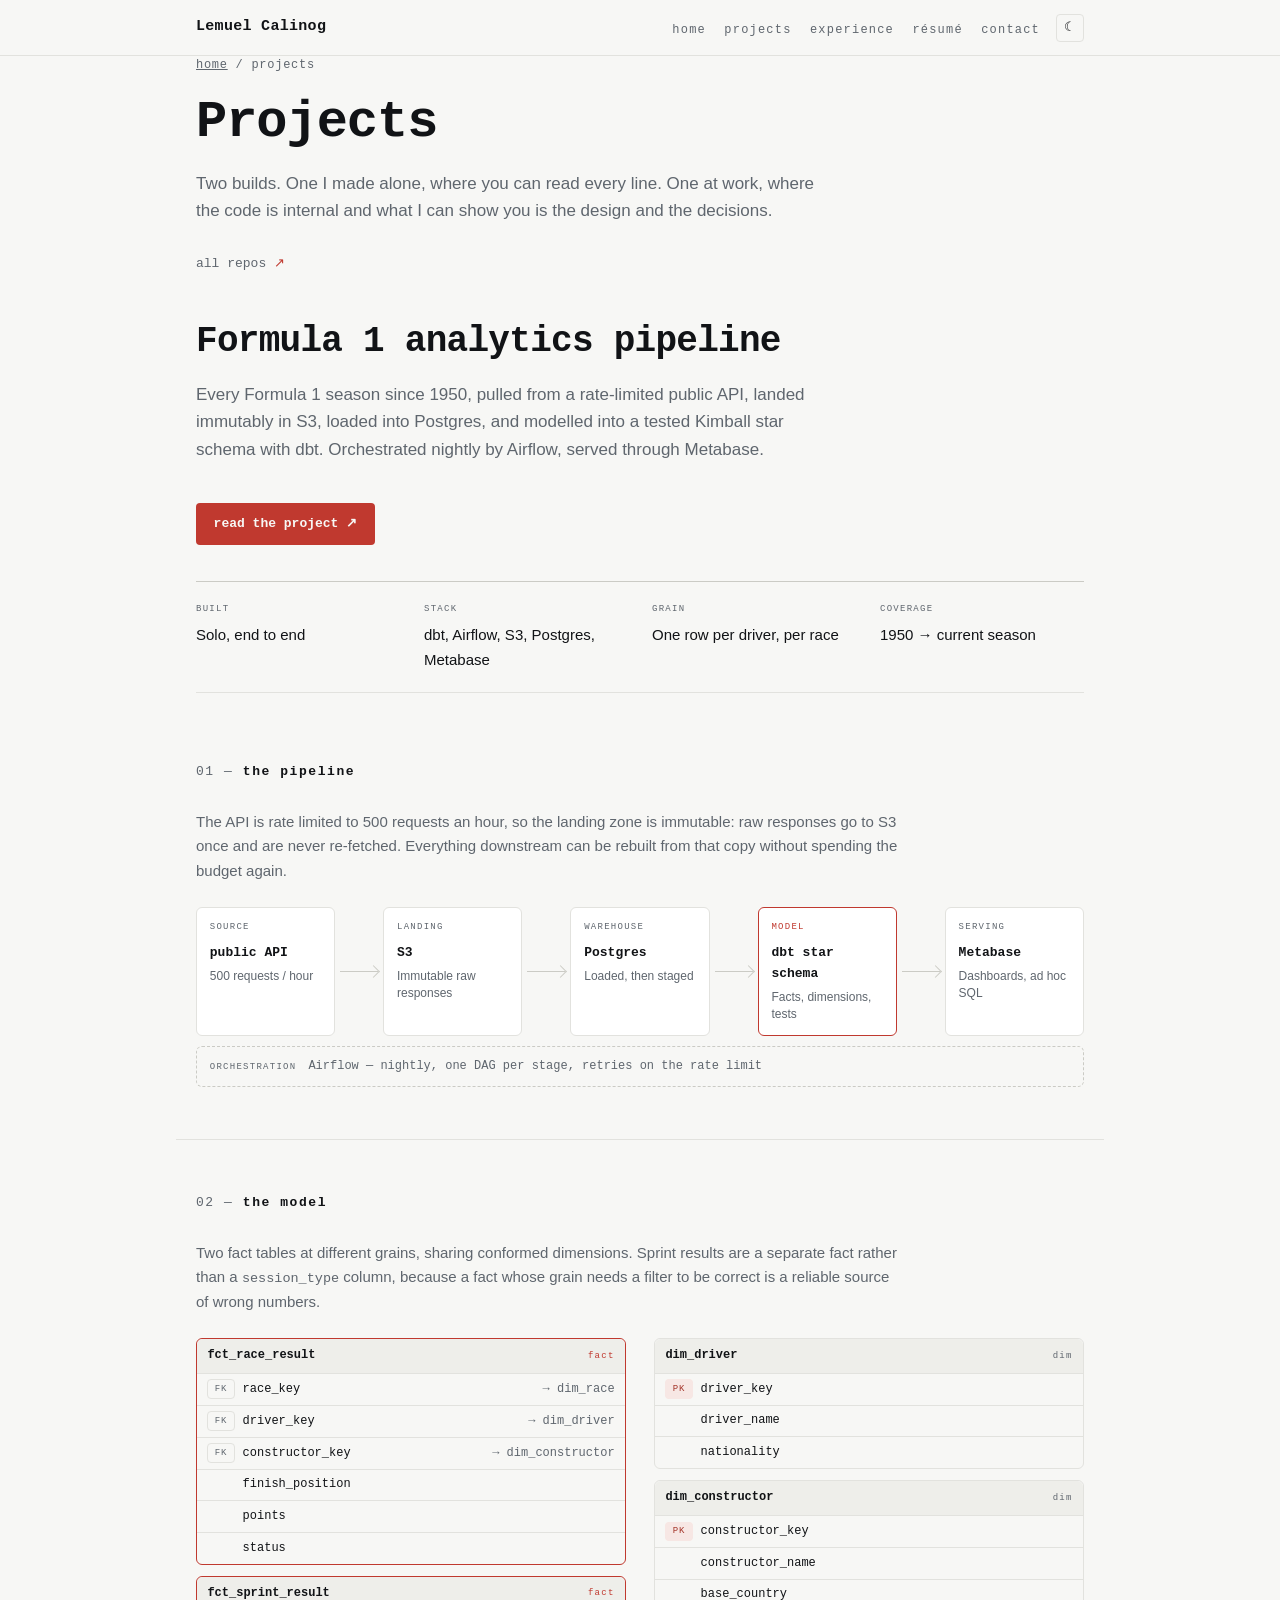
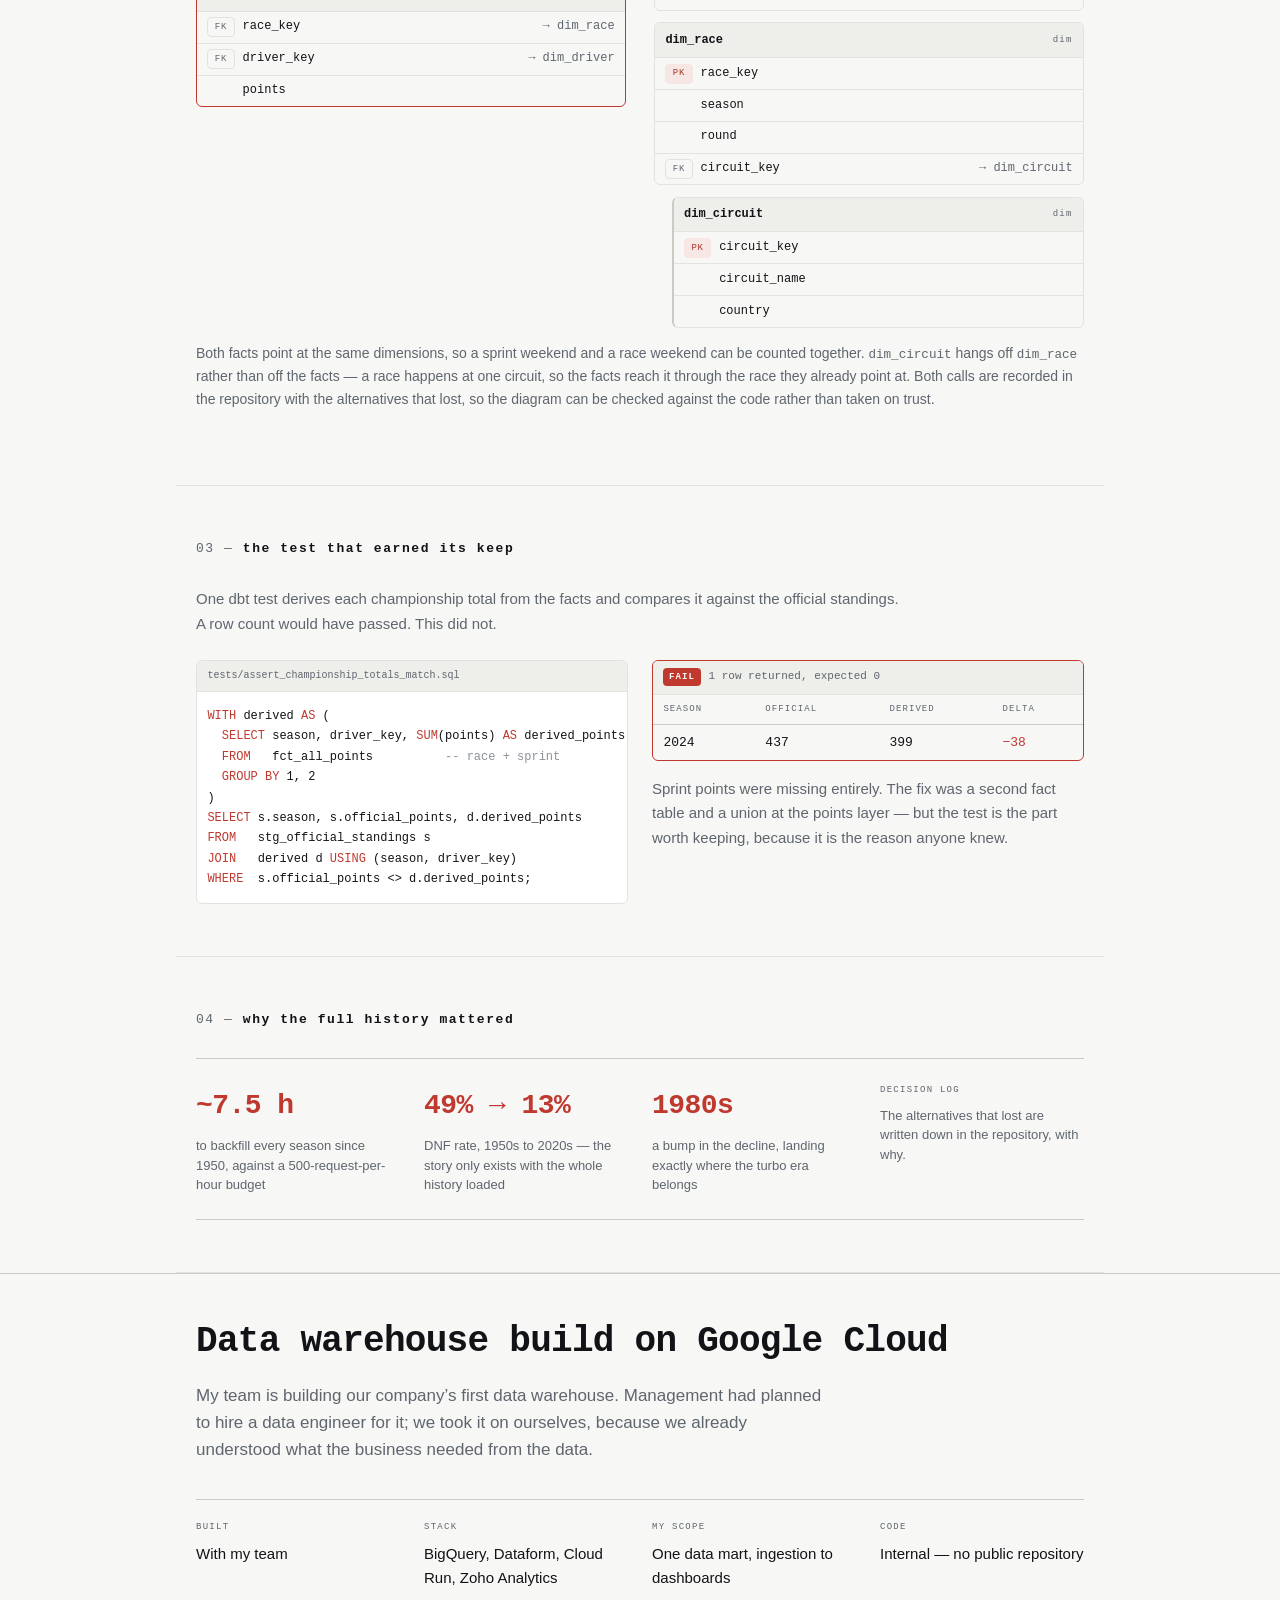
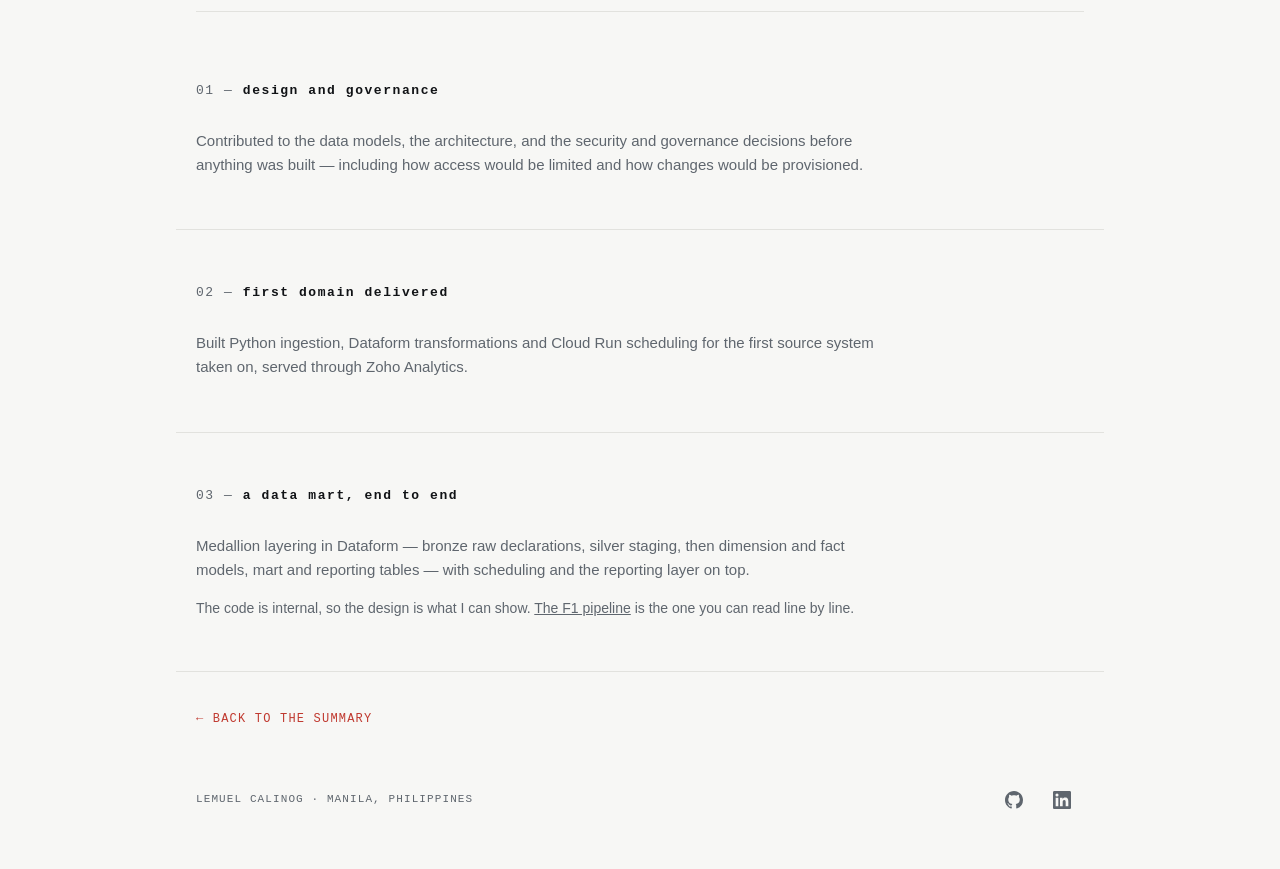
==== projects.html @ 32eaa932 "fix: keep the pipeline connectors clear of the cards The flow was a grid with grid-auto-columns: min" ====
<!DOCTYPE html>
<html lang="en">
<head>
<meta charset="utf-8">
<meta name="viewport" content="width=device-width, initial-scale=1">
<title>Projects — Lemuel Calinog</title>
<meta name="description" content="Two data engineering builds in full: a Formula 1 analytics pipeline modelled into a tested star schema, and a data warehouse on Google Cloud.">

<meta property="og:type" content="website">
<meta property="og:title" content="Projects — Lemuel Calinog">
<meta property="og:description" content="Two data engineering builds in full: a Formula 1 analytics pipeline modelled into a tested star schema, and a data warehouse on Google Cloud.">
<meta property="og:url" content="https://lemybetheone.vercel.app/projects.html">
<!-- og:image must be an absolute URL: LinkedIn will not resolve a relative one.
     If the site moves to a custom domain, this line and og:url must change. -->
<meta property="og:image" content="https://lemybetheone.vercel.app/assets/og.png">
<meta property="og:image:width" content="1200">
<meta property="og:image:height" content="630">
<meta property="og:image:alt" content="Lemuel Calinog — building the layer the business reports from.">
<meta name="twitter:card" content="summary_large_image">
<link rel="icon" href="assets/favicon.svg" type="image/svg+xml">

<script>
(function(){try{var t=localStorage.getItem('theme');if(t){document.documentElement.setAttribute('data-theme',t);}}catch(e){}})();
</script>

<link rel="stylesheet" href="assets/style.css">
</head>
<body>

<a class="skip" href="#main">Skip to content</a>

<header>
  <div class="wrap bar">
    <a class="brand" href="index.html">Lemuel Calinog</a>
    <nav aria-label="Primary">
      <ul>
        <li><a href="index.html">home</a></li>
        <li><a href="projects.html" aria-current="page">projects</a></li>
        <li><a href="index.html#experience">experience</a></li>
        <li><a href="assets/lemuel-calinog-cv.pdf" target="_blank" rel="noopener noreferrer">résumé<span class="sr-only"> (opens in a new tab)</span></a></li>
        <li><a href="index.html#contact">contact</a></li>
      </ul>
    </nav>
    <button id="theme-toggle" type="button" aria-label="Switch colour theme"><span id="theme-icon">☀</span></button>
  </div>
</header>

<main id="main">

  <div class="wrap pagehead">
    <p class="crumb"><a href="index.html">home</a> / projects</p>
    <h1>Projects</h1>
    <p class="deck">Two builds. One I made alone, where you can read every line. One at work, where the code is internal and what I can show you is the design and the decisions.</p>
    <p class="herolinks mono">
      <a href="https://github.com/lemybetheone" target="_blank" rel="noopener noreferrer">all repos<span class="sr-only"> (opens in a new tab)</span></a>
    </p>
  </div>

  <article id="f1" class="caseblock">
    <div class="wrap casehead">
      <h2>Formula 1 analytics pipeline</h2>
      <p class="deck">Every Formula 1 season since 1950, pulled from a rate-limited public API, landed immutably in S3, loaded into Postgres, and modelled into a tested Kimball star schema with dbt. Orchestrated nightly by Airflow, served through Metabase.</p>
      <p><a class="cta" href="https://github.com/lemybetheone/f1-analytics-pipeline" target="_blank" rel="noopener noreferrer">read the project &#8599;<span class="sr-only"> (opens in a new tab)</span></a></p>
      <dl class="meta">
        <div><dt>built</dt><dd>Solo, end to end</dd></div>
        <div><dt>stack</dt><dd>dbt, Airflow, S3, Postgres, Metabase</dd></div>
        <div><dt>grain</dt><dd>One row per driver, per race</dd></div>
        <div><dt>coverage</dt><dd>1950 &rarr; current season</dd></div>
      </dl>
    </div>

  <section class="wrap">
    <div class="shead"><h3>01 — <b>the pipeline</b></h3></div>
    <p class="caseintro">The API is rate limited to 500 requests an hour, so the landing zone is immutable: raw responses go to S3 once and are never re-fetched. Everything downstream can be rebuilt from that copy without spending the budget again.</p>
    <div class="flow">
      <div class="node">
        <p class="nlabel">source</p>
        <p class="nname">public API</p>
        <p class="nsub">500 requests / hour</p>
      </div>
      <span class="arrow" aria-hidden="true"></span>
      <div class="node">
        <p class="nlabel">landing</p>
        <p class="nname">S3</p>
        <p class="nsub">Immutable raw responses</p>
      </div>
      <span class="arrow" aria-hidden="true"></span>
      <div class="node">
        <p class="nlabel">warehouse</p>
        <p class="nname">Postgres</p>
        <p class="nsub">Loaded, then staged</p>
      </div>
      <span class="arrow" aria-hidden="true"></span>
      <div class="node node--model">
        <p class="nlabel">model</p>
        <p class="nname">dbt star schema</p>
        <p class="nsub">Facts, dimensions, tests</p>
      </div>
      <span class="arrow" aria-hidden="true"></span>
      <div class="node">
        <p class="nlabel">serving</p>
        <p class="nname">Metabase</p>
        <p class="nsub">Dashboards, ad hoc SQL</p>
      </div>
    </div>
    <p class="orch"><b>orchestration</b> Airflow &mdash; nightly, one DAG per stage, retries on the rate limit</p>
  </section>

  <section class="wrap">
    <div class="shead"><h3>02 — <b>the model</b></h3></div>
    <p class="caseintro">Two fact tables at different grains, sharing conformed dimensions. Sprint results are a separate fact rather than a <code>session_type</code> column, because a fact whose grain needs a filter to be correct is a reliable source of wrong numbers.</p>
      <figure class="fig">
        <div class="erd">
          <div class="erdcol">
        <div class="ent ent--fact">
          <div class="entname">fct_race_result <span class="kind">fact</span></div>
          <ul>
            <li><span class="key">FK</span>race_key <span class="ref">&rarr; dim_race</span></li>
            <li><span class="key">FK</span>driver_key <span class="ref">&rarr; dim_driver</span></li>
            <li><span class="key">FK</span>constructor_key <span class="ref">&rarr; dim_constructor</span></li>
            <li><span class="key key--none"></span>finish_position</li>
            <li><span class="key key--none"></span>points</li>
            <li><span class="key key--none"></span>status</li>
          </ul>
        </div>
        <div class="ent ent--fact">
          <div class="entname">fct_sprint_result <span class="kind">fact</span></div>
          <ul>
            <li><span class="key">FK</span>race_key <span class="ref">&rarr; dim_race</span></li>
            <li><span class="key">FK</span>driver_key <span class="ref">&rarr; dim_driver</span></li>
            <li><span class="key key--none"></span>points</li>
          </ul>
        </div>
          </div>
          <div class="erdcol">
        <div class="ent">
          <div class="entname">dim_driver <span class="kind">dim</span></div>
          <ul>
            <li><span class="key key--pk">PK</span>driver_key</li>
            <li><span class="key key--none"></span>driver_name</li>
            <li><span class="key key--none"></span>nationality</li>
          </ul>
        </div>
        <div class="ent">
          <div class="entname">dim_constructor <span class="kind">dim</span></div>
          <ul>
            <li><span class="key key--pk">PK</span>constructor_key</li>
            <li><span class="key key--none"></span>constructor_name</li>
            <li><span class="key key--none"></span>base_country</li>
          </ul>
        </div>
        <div class="ent">
          <div class="entname">dim_race <span class="kind">dim</span></div>
          <ul>
            <li><span class="key key--pk">PK</span>race_key</li>
            <li><span class="key key--none"></span>season</li>
            <li><span class="key key--none"></span>round</li>
            <li><span class="key">FK</span>circuit_key <span class="ref">&rarr; dim_circuit</span></li>
          </ul>
        </div>
        <div class="ent ent--sub">
          <div class="entname">dim_circuit <span class="kind">dim</span></div>
          <ul>
            <li><span class="key key--pk">PK</span>circuit_key</li>
            <li><span class="key key--none"></span>circuit_name</li>
            <li><span class="key key--none"></span>country</li>
          </ul>
        </div>
          </div>
        </div>
        <p class="fignote">Both facts point at the same dimensions, so a sprint weekend and a race weekend can be counted together. <code>dim_circuit</code> hangs off <code>dim_race</code> rather than off the facts &mdash; a race happens at one circuit, so the facts reach it through the race they already point at. Both calls are recorded in the repository with the alternatives that lost, so the diagram can be checked against the code rather than taken on trust.</p>
      </figure>
  </section>

  <section class="wrap">
    <div class="shead"><h3>03 — <b>the test that earned its keep</b></h3></div>
    <p class="caseintro">One dbt test derives each championship total from the facts and compares it against the official standings. A row count would have passed. This did not.</p>
    <div class="testgrid">
      <div class="code">
        <div class="codebar">tests/assert_championship_totals_match.sql</div>
        <pre><code><span class="kw">WITH</span> derived <span class="kw">AS</span> (
  <span class="kw">SELECT</span> season, driver_key, <span class="kw">SUM</span>(points) <span class="kw">AS</span> derived_points
  <span class="kw">FROM</span>   fct_all_points          <span class="cm">-- race + sprint</span>
  <span class="kw">GROUP BY</span> 1, 2
)
<span class="kw">SELECT</span> s.season, s.official_points, d.derived_points
<span class="kw">FROM</span>   stg_official_standings s
<span class="kw">JOIN</span>   derived d <span class="kw">USING</span> (season, driver_key)
<span class="kw">WHERE</span>  s.official_points &lt;&gt; d.derived_points;</code></pre>
      </div>
      <div>
        <div class="test">
          <div class="testbar"><span class="fail">FAIL</span> 1 row returned, expected 0</div>
          <table class="res">
            <thead>
              <tr><th scope="col">season</th><th scope="col">official</th><th scope="col">derived</th><th scope="col">delta</th></tr>
            </thead>
            <tbody>
              <tr><td>2024</td><td>437</td><td>399</td><td class="delta">&minus;38</td></tr>
            </tbody>
          </table>
        </div>
        <p class="testnote">Sprint points were missing entirely. The fix was a second fact table and a union at the points layer &mdash; but the test is the part worth keeping, because it is the reason anyone knew.</p>
      </div>
    </div>
  </section>

  <section class="wrap">
    <div class="shead"><h3>04 — <b>why the full history mattered</b></h3></div>
    <div class="metrics">
      <div class="metric"><b>~7.5 h</b><span class="mtext">to backfill every season since 1950, against a 500-request-per-hour budget</span></div>
      <div class="metric"><b>49% &rarr; 13%</b><span class="mtext">DNF rate, 1950s to 2020s &mdash; the story only exists with the whole history loaded</span></div>
      <div class="metric"><b>1980s</b><span class="mtext">a bump in the decline, landing exactly where the turbo era belongs</span></div>
      <div class="metric"><span class="mlabel">decision log</span><span class="mtext">The alternatives that lost are written down in the repository, with why.</span></div>
    </div>
  </section>
  </article>

  <article id="warehouse" class="caseblock">
    <div class="wrap casehead">
      <h2>Data warehouse build on Google Cloud</h2>
      <p class="deck">My team is building our company&rsquo;s first data warehouse. Management had planned to hire a data engineer for it; we took it on ourselves, because we already understood what the business needed from the data.</p>
      <dl class="meta">
        <div><dt>built</dt><dd>With my team</dd></div>
        <div><dt>stack</dt><dd>BigQuery, Dataform, Cloud Run, Zoho Analytics</dd></div>
        <div><dt>my scope</dt><dd>One data mart, ingestion to dashboards</dd></div>
        <div><dt>code</dt><dd>Internal &mdash; no public repository</dd></div>
      </dl>
    </div>

  <section class="wrap">
    <div class="shead"><h3>01 — <b>design and governance</b></h3></div>
    <p class="caseintro">Contributed to the data models, the architecture, and the security and governance decisions before anything was built &mdash; including how access would be limited and how changes would be provisioned.</p>
  </section>

  <section class="wrap">
    <div class="shead"><h3>02 — <b>first domain delivered</b></h3></div>
    <p class="caseintro">Built Python ingestion, Dataform transformations and Cloud Run scheduling for the first source system taken on, served through Zoho Analytics.</p>
  </section>

  <section class="wrap">
    <div class="shead"><h3>03 — <b>a data mart, end to end</b></h3></div>
    <p class="caseintro">Medallion layering in Dataform &mdash; bronze raw declarations, silver staging, then dimension and fact models, mart and reporting tables &mdash; with scheduling and the reporting layer on top.</p>
    <p class="fignote">The code is internal, so the design is what I can show. <a href="#f1">The F1 pipeline</a> is the one you can read line by line.</p>
  </section>
  </article>

  <div class="wrap backrow">
    <a class="go" href="index.html#projects">&larr; back to the summary</a>
  </div>

</main>

<footer class="wrap">
  <span>Lemuel Calinog · Manila, Philippines</span>
  <div class="social">
    <a href="https://github.com/lemybetheone" target="_blank" rel="noopener noreferrer">
      <svg width="18" height="18" viewBox="0 0 16 16" fill="currentColor" aria-hidden="true"><path d="M8 0C3.58 0 0 3.58 0 8c0 3.54 2.29 6.53 5.47 7.59.4.07.55-.17.55-.38 0-.19-.01-.82-.01-1.49-2.01.37-2.53-.49-2.69-.94-.09-.23-.48-.94-.82-1.13-.28-.15-.68-.52-.01-.53.63-.01 1.08.58 1.23.82.72 1.21 1.87.87 2.33.66.07-.52.28-.87.51-1.07-1.78-.2-3.64-.89-3.64-3.95 0-.87.31-1.59.82-2.15-.08-.2-.36-1.02.08-2.12 0 0 .67-.21 2.2.82.64-.18 1.32-.27 2-.27s1.36.09 2 .27c1.53-1.04 2.2-.82 2.2-.82.44 1.1.16 1.92.08 2.12.51.56.82 1.27.82 2.15 0 3.07-1.87 3.75-3.65 3.95.29.25.54.73.54 1.48 0 1.07-.01 1.93-.01 2.2 0 .21.15.46.55.38A8.01 8.01 0 0 0 16 8c0-4.42-3.58-8-8-8Z"/></svg>
      <span class="sr-only">GitHub (opens in a new tab)</span>
    </a>
    <a href="https://www.linkedin.com/in/lemuelcalinog/" target="_blank" rel="noopener noreferrer">
      <svg width="18" height="18" viewBox="0 0 24 24" fill="currentColor" aria-hidden="true"><path d="M20.447 20.452h-3.554v-5.569c0-1.328-.027-3.037-1.852-3.037-1.853 0-2.136 1.445-2.136 2.939v5.667H9.351V9h3.414v1.561h.046c.477-.9 1.637-1.85 3.37-1.85 3.601 0 4.267 2.37 4.267 5.455v6.286ZM5.337 7.433a2.062 2.062 0 0 1-2.063-2.065 2.064 2.064 0 1 1 2.063 2.065Zm1.782 13.019H3.555V9h3.564v11.452ZM22.225 0H1.771C.792 0 0 .774 0 1.729v20.542C0 23.227.792 24 1.771 24h20.451C23.2 24 24 23.227 24 22.271V1.729C24 .774 23.2 0 22.222 0h.003Z"/></svg>
      <span class="sr-only">LinkedIn (opens in a new tab)</span>
    </a>
  </div>
</footer>

<script src="assets/site.js" defer></script>
</body>
</html>
---- assets/style.css ----
/* dark is the default here; light is the alternate */
  :root{
    --bg:#0b0c0e; --raised:#121418; --ink:#f2f3f5; --muted:#8a9099;
    --rule:#23262b; --accent:#e8564a; --dot:rgba(255,255,255,.07);
    --chip:#15181c; --rule-strong:#2e3239;
    --key:#f09a91; --key-bg:#241512;
    /* one radius scale for the whole page */
    --r-sm:4px; --r-md:6px; --r-lg:9px;
  }
  @media (prefers-color-scheme:light){
    :root:not([data-theme="dark"]){
      --bg:#f7f7f5; --raised:#ffffff; --ink:#111316; --muted:#5f666e;
      --rule:#e2e2de; --accent:#c0392f; --dot:rgba(0,0,0,.07); --chip:#eeeeea;
      --rule-strong:#cbcbc5; --key:#a33227; --key-bg:#f7e7e4;
    }
  }
  :root[data-theme="light"]{
    --bg:#f7f7f5; --raised:#ffffff; --ink:#111316; --muted:#5f666e;
    --rule:#e2e2de; --accent:#c0392f; --dot:rgba(0,0,0,.07); --chip:#eeeeea;
    --rule-strong:#cbcbc5; --key:#a33227; --key-bg:#f7e7e4;
  }

  *{box-sizing:border-box}
  html{-webkit-text-size-adjust:100%;scroll-behavior:smooth}
  @media (prefers-reduced-motion:reduce){html{scroll-behavior:auto}}
  body{
    margin:0;background:var(--bg);color:var(--ink);
    font:400 1rem/1.62 -apple-system,BlinkMacSystemFont,"Segoe UI",Roboto,Helvetica,Arial,sans-serif;
  }
  .wrap{max-width:58rem;margin:0 auto;padding-left:1.25rem;padding-right:1.25rem}
  a{color:inherit}
  a:focus-visible,button:focus-visible{outline:2px solid var(--accent);outline-offset:3px}
  .mono{font-family:ui-monospace,SFMono-Regular,Menlo,Consolas,"Courier New",monospace}
  code{font-family:ui-monospace,SFMono-Regular,Menlo,Consolas,monospace;font-size:.9em}

  .sr-only{
    position:absolute;width:1px;height:1px;padding:0;margin:-1px;
    overflow:hidden;clip-path:inset(50%);white-space:nowrap;border:0;
  }
  /* Theme crossfade.
     The transition is applied only while .theme-anim is on <html>, added on
     toggle and removed once it finishes. Transitioning colours permanently
     would make the first paint fade in and slow ordinary hovers. */
  .theme-anim, .theme-anim *{
    transition:background-color .28s ease, color .28s ease,
               border-color .28s ease, fill .28s ease !important;
  }
  #theme-icon{display:inline-block;line-height:1}
  #theme-icon.swap{animation:icon-swap .34s ease}
  @keyframes icon-swap{
    from{transform:rotate(-140deg) scale(.6);opacity:0}
    to{transform:rotate(0) scale(1);opacity:1}
  }
  @media (prefers-reduced-motion:reduce){
    .theme-anim, .theme-anim *{transition:none !important}
    #theme-icon.swap{animation:none}
  }

  .skip{position:absolute;left:-9999px}
  .skip:focus{left:1rem;top:1rem;z-index:20;background:var(--raised);padding:.6rem 1rem;border:1px solid var(--rule)}

  /* ---------- header ---------- */
  header{position:sticky;top:0;z-index:10;background:var(--bg);border-bottom:1px solid var(--rule)}
  .bar{display:flex;align-items:center;gap:1rem;padding-top:.85rem;padding-bottom:.85rem;flex-wrap:wrap}
  .brand{
    font-family:ui-monospace,SFMono-Regular,Menlo,Consolas,monospace;
    font-size:.9375rem;font-weight:700;letter-spacing:.02em;text-decoration:none;margin-right:auto;
  }
  nav ul{display:flex;gap:1.15rem;list-style:none;margin:0;padding:0;flex-wrap:wrap}
  nav a{
    font-family:ui-monospace,SFMono-Regular,Menlo,Consolas,monospace;
    font-size:.75rem;letter-spacing:.1em;text-transform:lowercase;
    color:var(--muted);text-decoration:none;
  }
  nav a:hover{color:var(--ink)}
  #theme-toggle{
    border:1px solid var(--rule);background:transparent;color:var(--ink);
    width:1.75rem;height:1.75rem;cursor:pointer;font-size:.8rem;line-height:1;
    border-radius:var(--r-sm);
    display:inline-flex;align-items:center;justify-content:center;flex-shrink:0;
  }
  @media (max-width:34rem){
    nav{order:3;width:100%;border-top:1px solid var(--rule);padding-top:.6rem}
    /* tightened so all five links sit on one line at 375px */
    nav ul{gap:.8rem}
    nav a{font-size:.6875rem;letter-spacing:.06em}
  }

  /* ---------- hero ---------- */
  .hero{
    position:relative;padding-top:4rem;padding-bottom:3.5rem;
    background-image:radial-gradient(var(--dot) 1px, transparent 1px);
    background-size:14px 14px;
    border-bottom:1px solid var(--rule);
  }
  .avail{
    display:inline-flex;align-items:center;gap:.5rem;
    font-family:ui-monospace,SFMono-Regular,Menlo,Consolas,monospace;
    font-size:.6875rem;letter-spacing:.14em;text-transform:uppercase;color:var(--muted);
    border:1px solid var(--rule);background:var(--bg);padding:.35rem .7rem;margin:0 0 1.75rem;
    border-radius:var(--r-md);
  }
  .avail::before{content:"";width:.45rem;height:.45rem;border-radius:50%;background:var(--accent)}
  .herogrid{display:grid;gap:2rem;align-items:start}
  @media (min-width:44rem){
    .herogrid{grid-template-columns:1fr 15rem;gap:2.75rem}
    .portrait{order:2}
  }
  /* The portrait is a background image so each theme fetches only its own
     file. An <img> pair would download both, and <picture> cannot see the
     manual data-theme toggle - only the OS preference. */
  .portrait{
    margin:0;max-width:14rem;width:100%;aspect-ratio:560/697;
    border:1px solid var(--rule);border-radius:var(--r-lg);
    background:#edece8 center/cover no-repeat;
    background-image:url(portrait.jpg);
  }
  @media (prefers-color-scheme:light){
    :root:not([data-theme="dark"]) .portrait{background-image:url(portrait-light.jpg)}
  }
  :root[data-theme="light"] .portrait{background-image:url(portrait-light.jpg)}
  :root[data-theme="dark"] .portrait{background-image:url(portrait.jpg)}

  h1{
    font-family:ui-monospace,SFMono-Regular,Menlo,Consolas,monospace;
    margin:0 0 1.25rem;font-size:clamp(2rem,8vw,3.25rem);font-weight:700;
    line-height:1.05;letter-spacing:-.02em;
  }
  .hero p{margin:0 0 1.1rem;max-width:34rem;color:var(--muted)}
  .hero p strong{color:var(--ink);font-weight:600}
  .herolinks{
    font-family:ui-monospace,SFMono-Regular,Menlo,Consolas,monospace;
    font-size:.8125rem;margin:1.75rem 0 0;display:flex;flex-wrap:wrap;gap:1.25rem;
  }
  .herolinks a{text-decoration:none;color:var(--muted)}
  .herolinks a:hover{color:var(--accent)}
  .herolinks a::after{content:" \2197";color:var(--accent)}

  /* ---------- stat strip ---------- */
  .stats{display:grid;grid-template-columns:repeat(3,1fr);border-bottom:1px solid var(--rule)}
  .stat{padding:1.5rem 1rem;border-right:1px solid var(--rule)}
  .stat:last-child{border-right:0}
  .stat b{
    display:block;font-family:ui-monospace,SFMono-Regular,Menlo,Consolas,monospace;
    font-size:clamp(1.25rem,5vw,1.75rem);font-weight:700;line-height:1;margin-bottom:.4rem;
  }
  .stat span{
    font-family:ui-monospace,SFMono-Regular,Menlo,Consolas,monospace;
    font-size:.625rem;letter-spacing:.12em;text-transform:uppercase;color:var(--muted);
  }

  /* ---------- sections ---------- */
  section{padding-top:3.25rem;padding-bottom:3.25rem;border-bottom:1px solid var(--rule)}
  .shead{display:flex;align-items:baseline;justify-content:space-between;gap:1rem;margin:0 0 1.75rem;flex-wrap:wrap}
  .shead h2,.shead h3{
    font-family:ui-monospace,SFMono-Regular,Menlo,Consolas,monospace;
    font-size:.8125rem;font-weight:500;letter-spacing:.12em;text-transform:lowercase;
    color:var(--muted);margin:0;
  }
  .shead h2 b,.shead h3 b{color:var(--ink);font-weight:700}
  .shead a{
    font-family:ui-monospace,SFMono-Regular,Menlo,Consolas,monospace;
    font-size:.6875rem;letter-spacing:.12em;text-transform:uppercase;
    color:var(--muted);text-decoration:none;
  }
  .shead a:hover{color:var(--accent)}

  /* ---------- projects: the result set ---------- */
  .tags{display:flex;flex-wrap:wrap;gap:.4rem;margin:0 0 .9rem}
  .tag{
    font-family:ui-monospace,SFMono-Regular,Menlo,Consolas,monospace;
    font-size:.5625rem;letter-spacing:.11em;text-transform:uppercase;
    border:1px solid var(--rule);color:var(--muted);padding:.22rem .45rem;
    border-radius:var(--r-sm);white-space:nowrap;
  }
  .tag-hot{border-color:var(--accent);color:var(--accent)}
  .sintro{margin:-.75rem 0 1.5rem;max-width:34rem;color:var(--muted);font-size:.9375rem}

  /* the query is a display of what the section is, not a live console:
     there is no server here, so there is no run control and no timing. */
  .qpane{border:1px solid var(--rule);background:var(--raised);border-radius:var(--r-md);overflow:hidden;margin:0 0 1.5rem}
  .qbar{
    display:flex;align-items:center;gap:.5rem;padding:.45rem .75rem;
    border-bottom:1px solid var(--rule);background:var(--chip);
    font-family:ui-monospace,SFMono-Regular,Menlo,Consolas,monospace;font-size:.625rem;letter-spacing:.14em;
    text-transform:uppercase;color:var(--muted);
  }
  .qconn{margin-left:auto;display:inline-flex;align-items:center;gap:.4rem;letter-spacing:.08em;text-transform:none}
  .qconn::before{content:"";width:.4rem;height:.4rem;border-radius:50%;background:var(--accent)}
  .qsql{margin:0;padding:.9rem .75rem;overflow-x:auto}
  .qsql code{font-family:ui-monospace,SFMono-Regular,Menlo,Consolas,monospace;font-size:.8125rem;line-height:1.75;display:block;white-space:pre}
  .kw{color:var(--accent)}
  .str{color:var(--ink)}
  .ln{color:var(--muted);opacity:.6;-webkit-user-select:none;user-select:none}

  .rowhead{display:none}
  @media (min-width:52rem){
    .rowhead{
      display:grid;grid-template-columns:2rem minmax(0,1fr) 13rem 7rem;gap:1rem;
      padding:.5rem 0;border-top:1px solid var(--rule-strong);border-bottom:1px solid var(--rule-strong);
      font-family:ui-monospace,SFMono-Regular,Menlo,Consolas,monospace;font-size:.5625rem;letter-spacing:.14em;
      text-transform:uppercase;color:var(--muted);
    }
  }
  .prow{padding:1.5rem 0;border-bottom:1px solid var(--rule)}
  .prow:last-of-type{border-bottom:0}
  .ptop{display:grid;gap:.85rem}
  @media (min-width:52rem){
    .ptop{grid-template-columns:2rem minmax(0,1fr) 13rem 7rem;gap:1rem;align-items:start}
  }
  .pn{font-family:ui-monospace,SFMono-Regular,Menlo,Consolas,monospace;font-size:.75rem;color:var(--muted);padding-top:.3rem}
  @media (max-width:52rem){ .pn{display:none} }
  .phead h3{margin:0 0 .5rem;font-size:1.25rem;font-weight:650;letter-spacing:-.01em}
  .phead h3 a{text-decoration:none}
  @media (hover:hover){ .phead h3 a:hover{color:var(--accent)} }
  .plede{margin:0;font-size:.9375rem;color:var(--muted)}
  .pstack{margin:0}
  .pctx{margin:0}

  .pcols{display:grid;gap:1.1rem;margin:1.25rem 0 0}
  @media (min-width:52rem){
    .pcols{grid-template-columns:repeat(3,minmax(0,1fr));gap:1.5rem;margin-left:3rem}
    .pcol{padding-left:1rem;border-left:1px solid var(--rule)}
  }
  .pcol-label{
    margin:0 0 .5rem;font-family:ui-monospace,SFMono-Regular,Menlo,Consolas,monospace;font-size:.625rem;
    letter-spacing:.14em;text-transform:uppercase;color:var(--muted);
  }
  .pcol-label--hot{color:var(--accent)}
  /* :not() keeps this off the label, which would otherwise win on specificity */
  .pcol p:not(.pcol-label){margin:0;font-size:.875rem;color:var(--muted);line-height:1.6}
  .pmore{margin:1.1rem 0 0}
  @media (min-width:52rem){ .pmore{margin-left:3rem} }
  .go{
    font-family:ui-monospace,SFMono-Regular,Menlo,Consolas,monospace;font-size:.75rem;letter-spacing:.1em;
    text-transform:uppercase;color:var(--accent);text-decoration:none;
  }
  .pnote{
    margin:1.5rem 0 0;font-family:ui-monospace,SFMono-Regular,Menlo,Consolas,monospace;font-size:.75rem;color:var(--muted);
  }
  .statusline{
    display:flex;align-items:center;gap:.75rem;margin:1.25rem 0 0;padding-top:.9rem;
    border-top:1px solid var(--rule);
    font-family:ui-monospace,SFMono-Regular,Menlo,Consolas,monospace;font-size:.6875rem;color:var(--muted);
  }
  .statusline::before{content:"";width:.4rem;height:.4rem;border-radius:50%;background:var(--accent);flex-shrink:0}

  /* ---------- entity cards: the schema figure and the stack ---------- */
  .fig{margin:1.5rem 0 1.4rem}
  .figcap{
    font-family:ui-monospace,SFMono-Regular,Menlo,Consolas,monospace;
    font-size:.625rem;letter-spacing:.14em;text-transform:uppercase;
    color:var(--muted);margin:0 0 .85rem;
  }
  /* Cards in a grid, not a positioned diagram: the page is fluid to 58rem and
     has to survive a 375px phone, so there are no fixed coordinates to break.
     The snowflake is shown by nesting dim_circuit under dim_race, and the joins
     by naming the table each foreign key points at. */
  .erd{display:grid;gap:.7rem}
  .erdcol{display:grid;gap:.7rem;align-content:start}
  @media (min-width:46rem){
    .erd{grid-template-columns:1fr 1fr;gap:.7rem 1.75rem;align-items:start}
  }
  .ent{border:1px solid var(--rule);background:var(--bg);border-radius:var(--r-md)}
  .ent--fact{border-color:var(--accent)}
  .ent--sub{margin-left:1.1rem;border-left:2px solid var(--rule-strong)}
  .entname{
    display:flex;align-items:center;gap:.5rem;
    padding:.45rem .65rem;border-bottom:1px solid var(--rule);
    background:var(--chip);border-radius:var(--r-md) var(--r-md) 0 0;
    font-family:ui-monospace,SFMono-Regular,Menlo,Consolas,monospace;
    font-size:.75rem;font-weight:650;
  }
  .entname .kind{margin-left:auto;font-weight:400;font-size:.5625rem;letter-spacing:.14em;color:var(--muted)}
  .ent--fact .entname .kind{color:var(--accent)}
  .ent ul{margin:0;padding:0;list-style:none}
  .ent li{
    display:flex;align-items:center;gap:.5rem;
    padding:.35rem .65rem;border-top:1px solid var(--rule);
    font-family:ui-monospace,SFMono-Regular,Menlo,Consolas,monospace;
    font-size:.75rem;color:var(--ink);
  }
  .ent li:first-child{border-top:0}
  .key{
    font-size:.5625rem;letter-spacing:.08em;padding:.1rem .3rem;
    border:1px solid var(--rule);color:var(--muted);border-radius:var(--r-sm);
    flex-shrink:0;width:1.7rem;text-align:center;
  }
  .key--pk{background:var(--key-bg);border-color:transparent;color:var(--key)}
  .key--none{border-color:transparent;background:transparent}
  .ent li .ref{margin-left:auto;color:var(--muted);padding-left:.5rem}
  .fignote{margin:.9rem 0 0;font-size:.875rem;color:var(--muted)}

  .dot{width:.35rem;height:.35rem;border-radius:50%;background:var(--muted);flex-shrink:0}
  .stackgrid{display:grid;gap:.7rem;grid-template-columns:repeat(auto-fit,minmax(9.5rem,1fr));align-items:start}
  .stackgrid .ent li{transition:background-color .16s ease}
  .stackgrid .dot{transition:background-color .16s ease}
  /* hover:hover keeps this off touch screens, where :hover sticks after a tap */
  @media (hover:hover){
    .stackgrid .ent li:hover{background:var(--chip)}
    .stackgrid .ent li:hover .dot{background:var(--ink)}
  }
  @media (prefers-reduced-motion:reduce){
    .stackgrid .ent li,.stackgrid .dot{transition:none}
  }

  .test{border:1px solid var(--accent);background:var(--bg);border-radius:var(--r-md);overflow:hidden}
  .testbar{
    display:flex;align-items:center;gap:.5rem;flex-wrap:wrap;
    padding:.45rem .65rem;border-bottom:1px solid var(--rule);background:var(--chip);
    font-family:ui-monospace,SFMono-Regular,Menlo,Consolas,monospace;
    font-size:.6875rem;color:var(--muted);
  }
  .fail{
    background:var(--accent);color:var(--bg);font-weight:700;
    font-size:.5625rem;letter-spacing:.12em;padding:.12rem .35rem;border-radius:var(--r-sm);
  }
  table.res{border-collapse:collapse;width:100%;font-family:ui-monospace,SFMono-Regular,Menlo,Consolas,monospace}
  table.res th,table.res td{padding:.45rem .65rem;text-align:left}
  table.res th{
    font-size:.5625rem;letter-spacing:.12em;text-transform:uppercase;
    color:var(--muted);font-weight:400;border-bottom:1px solid var(--rule-strong);
  }
  table.res td{font-size:.8125rem;color:var(--ink)}
  table.res .delta{color:var(--accent)}
  @media (max-width:26rem){
    table.res th,table.res td{padding:.4rem .45rem}
    table.res td{font-size:.75rem}
  }

  /* ---------- case study page ---------- */
  .crumb{
    margin:0 0 1.25rem;font-family:ui-monospace,SFMono-Regular,Menlo,Consolas,monospace;font-size:.75rem;color:var(--muted);letter-spacing:.06em;
  }
  .crumb a{color:var(--muted)}
  .casehead{padding-top:3rem;padding-bottom:1rem}
  .caseblock + .caseblock{border-top:1px solid var(--rule-strong)}
  /* the header is sticky, so a project linked to by #id must clear it */
  .caseblock[id]{scroll-margin-top:4.5rem}
  .caseblock h2{
    margin:0;font-family:ui-monospace,SFMono-Regular,Menlo,Consolas,monospace;
    font-size:clamp(1.5rem,5vw,2.25rem);font-weight:700;line-height:1.1;letter-spacing:-.02em;
  }
  .deck{margin:1.25rem 0 0;max-width:40rem;font-size:1.0625rem;line-height:1.6;color:var(--muted)}
  .cta{
    display:inline-block;margin:1.5rem 0 0;padding:.65rem 1.1rem;
    background:var(--accent);color:var(--bg);text-decoration:none;font-weight:650;
    border-radius:var(--r-sm);font-family:ui-monospace,SFMono-Regular,Menlo,Consolas,monospace;font-size:.8125rem;
  }
  .meta{display:grid;gap:1rem;margin:2.25rem 0 0;padding:1.25rem 0;border-top:1px solid var(--rule-strong);border-bottom:1px solid var(--rule)}
  @media (min-width:46rem){ .meta{grid-template-columns:repeat(4,minmax(0,1fr));gap:1.5rem} }
  .meta dt{
    font-family:ui-monospace,SFMono-Regular,Menlo,Consolas,monospace;font-size:.5625rem;letter-spacing:.14em;
    text-transform:uppercase;color:var(--muted);margin:0 0 .45rem;
  }
  .meta dd{margin:0;font-size:.9375rem}
  .caseintro{margin:1.25rem 0 0;max-width:44rem;color:var(--muted);font-size:.9375rem}

  .flow{display:grid;gap:.6rem;margin:1.5rem 0 0}
  /* flex, not grid: grid-auto-columns gave the arrows a full 1fr track each,
     squeezing the five nodes into a ninth of the row apiece. */
  @media (min-width:52rem){
    .flow{display:flex;align-items:stretch;gap:0}
    .node{flex:1 1 0;min-width:0}
  }
  .node{border:1px solid var(--rule);background:var(--raised);border-radius:var(--r-md);padding:.75rem .8rem}
  .node--model{border-color:var(--accent)}
  .node .nlabel{
    margin:0 0 .45rem;font-family:ui-monospace,SFMono-Regular,Menlo,Consolas,monospace;font-size:.5625rem;letter-spacing:.14em;
    text-transform:uppercase;color:var(--muted);
  }
  .node--model .nlabel{color:var(--accent)}
  .node .nname{margin:0 0 .3rem;font-family:ui-monospace,SFMono-Regular,Menlo,Consolas,monospace;font-size:.8125rem;font-weight:650}
  .node .nsub{margin:0;font-size:.75rem;color:var(--muted);line-height:1.45}
  .arrow{display:none}
  /* the connector spans the whole gap, so it reads as a join rather than a stub */
  @media (min-width:52rem){
    /* The line and head are inset inside the track so neither touches a card.
       The head is a square rotated 45deg, and rotation throws its corners about
       1.7px outside its own box, so it needs clearance of its own. */
    .arrow{
      display:block;flex:0 0 3rem;align-self:center;position:relative;height:9px;
    }
    .arrow::before{
      content:"";position:absolute;left:5px;right:5px;top:4px;
      height:1px;background:var(--rule-strong);
    }
    .arrow::after{
      content:"";position:absolute;right:5px;top:0;width:8px;height:8px;
      border-top:1px solid var(--rule-strong);border-right:1px solid var(--rule-strong);
      transform:rotate(45deg);
    }
  }
  .orch{
    display:flex;align-items:baseline;gap:.75rem;flex-wrap:wrap;
    margin:.6rem 0 0;padding:.6rem .8rem;border:1px dashed var(--rule-strong);border-radius:var(--r-md);
    font-family:ui-monospace,SFMono-Regular,Menlo,Consolas,monospace;font-size:.75rem;color:var(--muted);
  }
  .orch b{color:var(--muted);font-weight:400;letter-spacing:.14em;text-transform:uppercase;font-size:.5625rem}

  .testgrid{display:grid;gap:1.25rem;margin:1.5rem 0 0}
  @media (min-width:52rem){ .testgrid{grid-template-columns:1fr 1fr;gap:1.5rem;align-items:start} }
  .code{border:1px solid var(--rule);background:var(--raised);border-radius:var(--r-md);overflow:hidden}
  .codebar{
    padding:.45rem .65rem;border-bottom:1px solid var(--rule);background:var(--chip);
    font-family:ui-monospace,SFMono-Regular,Menlo,Consolas,monospace;font-size:.625rem;color:var(--muted);
  }
  .code pre{margin:0;padding:.85rem .65rem;overflow-x:auto}
  .code code{font-family:ui-monospace,SFMono-Regular,Menlo,Consolas,monospace;font-size:.75rem;line-height:1.7;display:block;white-space:pre}
  .cm{color:var(--muted);opacity:.7}
  .testnote{margin:1rem 0 0;font-size:.9375rem;color:var(--muted)}

  .metrics{display:grid;gap:1.25rem;margin:1.5rem 0 0;padding:1.5rem 0;border-top:1px solid var(--rule-strong);border-bottom:1px solid var(--rule-strong)}
  @media (min-width:46rem){ .metrics{grid-template-columns:repeat(4,minmax(0,1fr));gap:1.5rem} }
  .metric b{
    display:block;font-family:ui-monospace,SFMono-Regular,Menlo,Consolas,monospace;font-size:clamp(1.25rem,4vw,1.75rem);
    font-weight:700;color:var(--accent);letter-spacing:-.02em;margin-bottom:.5rem;
  }
  .metric .mlabel{
    display:block;font-family:ui-monospace,SFMono-Regular,Menlo,Consolas,monospace;font-size:.5625rem;letter-spacing:.14em;
    text-transform:uppercase;color:var(--muted);margin-bottom:.5rem;
  }
  .metric span.mtext{display:block;font-size:.8125rem;color:var(--muted);line-height:1.5}
  .backrow{padding-top:2rem;padding-bottom:1rem}

  /* ---------- experience: migration history ---------- */
  /* negative margin + matching padding: the hover tint gets breathing room
     without the text shifting position when it appears */
  .xp{
    display:grid;grid-template-columns:1fr;gap:.2rem;
    padding:1rem .75rem;margin-left:-.75rem;margin-right:-.75rem;
    border-bottom:1px solid var(--rule);
    border-radius:var(--r-md);
    transition:background-color .16s ease;
  }
  @media (min-width:52rem){
    .xp{grid-template-columns:7rem minmax(0,14rem) minmax(0,1fr);gap:1.5rem;align-items:baseline}
  }
  @media (hover:hover){
    .xp:hover{background:var(--chip)}
    .xp:hover .yr{color:var(--ink)}
  }
  @media (prefers-reduced-motion:reduce){ .xp{transition:none} }
  .xp:last-of-type{border-bottom:0}
  .xp .yr{
    font-family:ui-monospace,SFMono-Regular,Menlo,Consolas,monospace;
    font-size:.75rem;color:var(--muted);letter-spacing:.06em;
    transition:color .16s ease;
  }
  .xp .role{font-weight:650;font-size:.9375rem}
  .xp .org{font-size:.8125rem;color:var(--muted)}
  /* ---------- contact ---------- */
  .contactrow{display:grid;gap:1.5rem;margin:1.5rem 0 0}
  @media (min-width:46rem){
    .contactrow{grid-template-columns:minmax(0,1fr) auto;align-items:end;gap:2rem}
  }
  .cstatement{margin:0;max-width:32rem;font-size:1.25rem;line-height:1.5;color:var(--ink)}
  .cactions{display:flex;flex-wrap:wrap;gap:.6rem;align-items:center}
  .btn{
    display:inline-flex;align-items:center;gap:.6rem;
    padding:.7rem 1.1rem;border:1px solid var(--rule);border-radius:var(--r-sm);
    background:transparent;color:var(--ink);text-decoration:none;
    font-family:ui-monospace,SFMono-Regular,Menlo,Consolas,monospace;font-size:.8125rem;
    transition:border-color .16s ease, color .16s ease;
  }
  /* hover:hover keeps this off touch screens, where :hover sticks after a tap */
  @media (hover:hover){ .btn:hover{border-color:var(--ink)} }
  @media (prefers-reduced-motion:reduce){ .btn{transition:none} }
  .btn-icon{display:inline-flex;line-height:0;color:var(--muted)}
  .btn:hover .btn-icon{color:var(--ink)}
  /* the label is fixed-width so swapping it to 'copied' does not shift the row */
  #email-action .btn-label{min-width:4.5rem}
  #email-action.done{border-color:var(--accent);color:var(--accent)}
  #email-action.done .btn-icon{color:var(--accent)}
  footer{
    padding-top:2rem;padding-bottom:3rem;color:var(--muted);
    font-family:ui-monospace,SFMono-Regular,Menlo,Consolas,monospace;font-size:.6875rem;
    letter-spacing:.1em;text-transform:uppercase;
    display:flex;align-items:center;justify-content:space-between;gap:1rem;flex-wrap:wrap;
  }
  .social{display:flex;align-items:center;gap:.25rem}
  .social a{
    display:inline-flex;align-items:center;justify-content:center;
    width:2.75rem;height:2.75rem;color:var(--muted);border-radius:var(--r-sm);
    transition:color .16s ease, background-color .16s ease;
  }
  @media (hover:hover){ .social a:hover{color:var(--ink);background:var(--chip)} }
  @media (prefers-reduced-motion:reduce){ .social a{transition:none} }
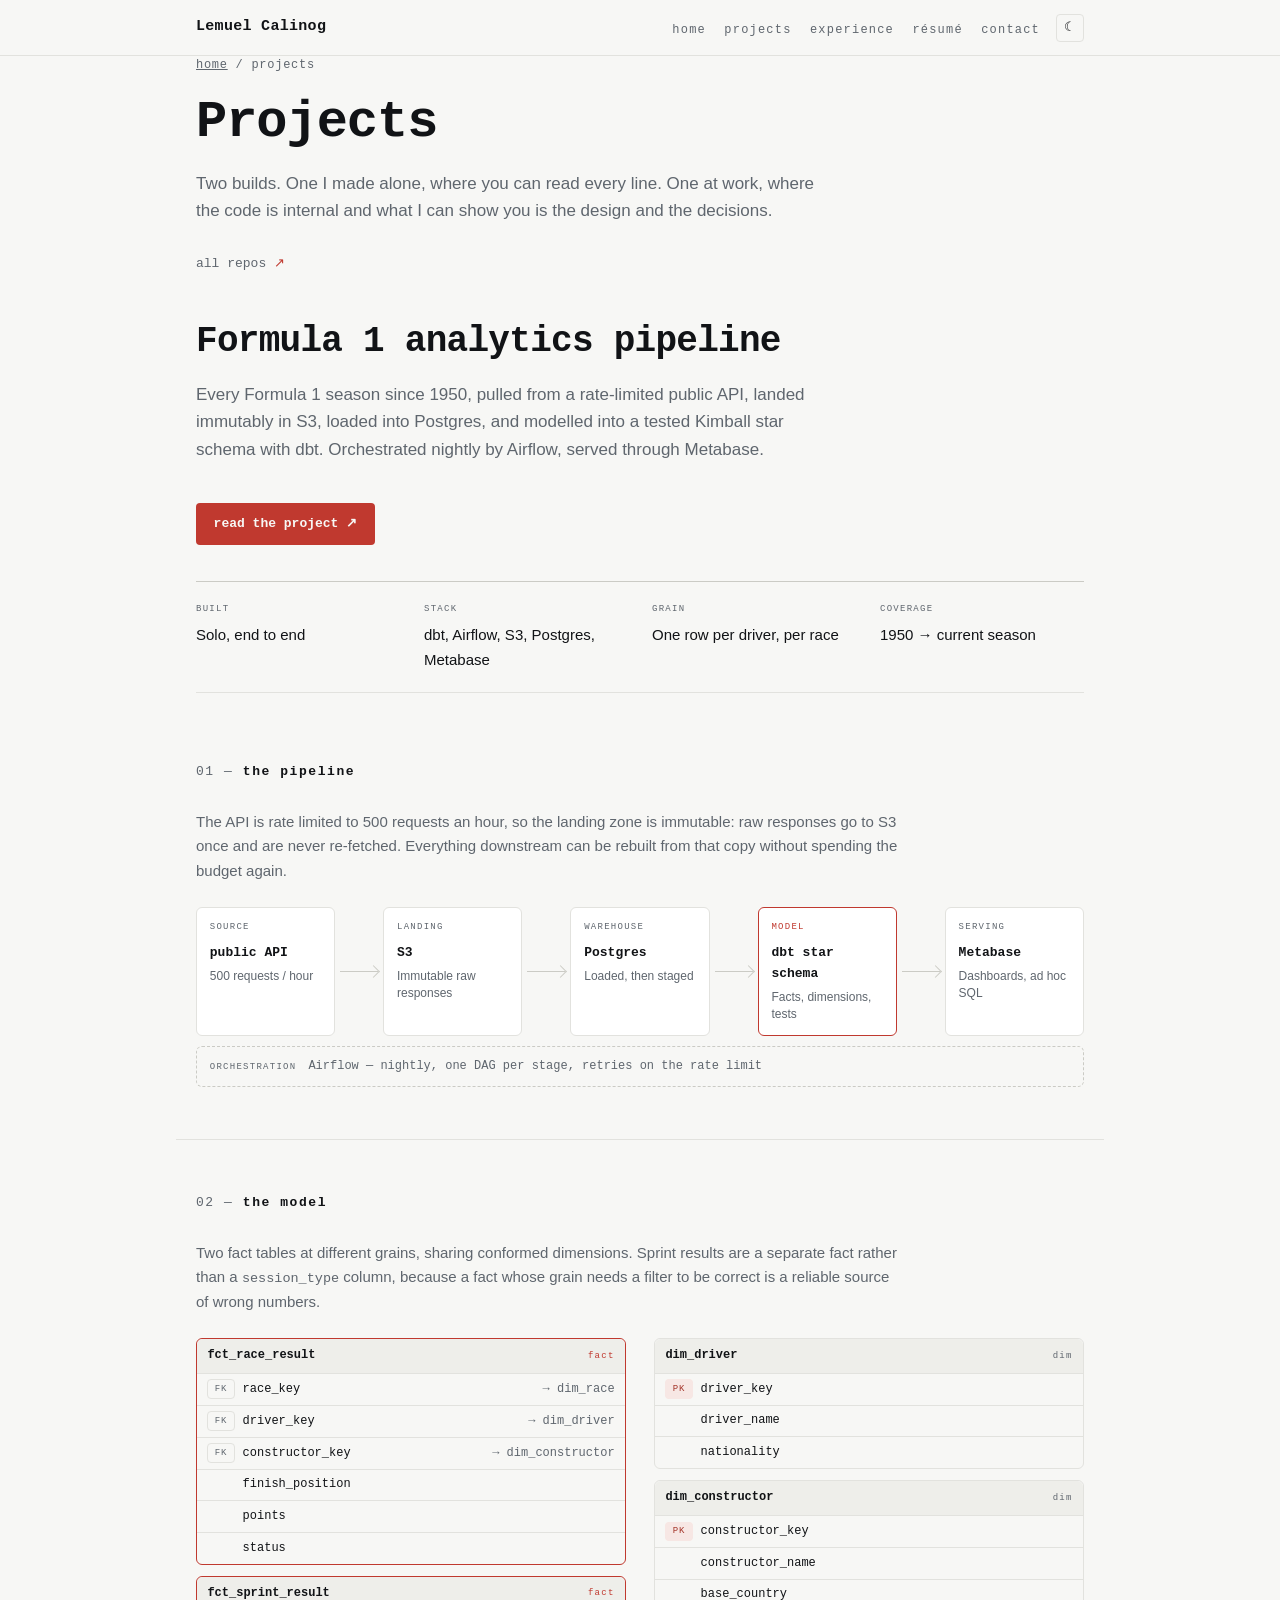
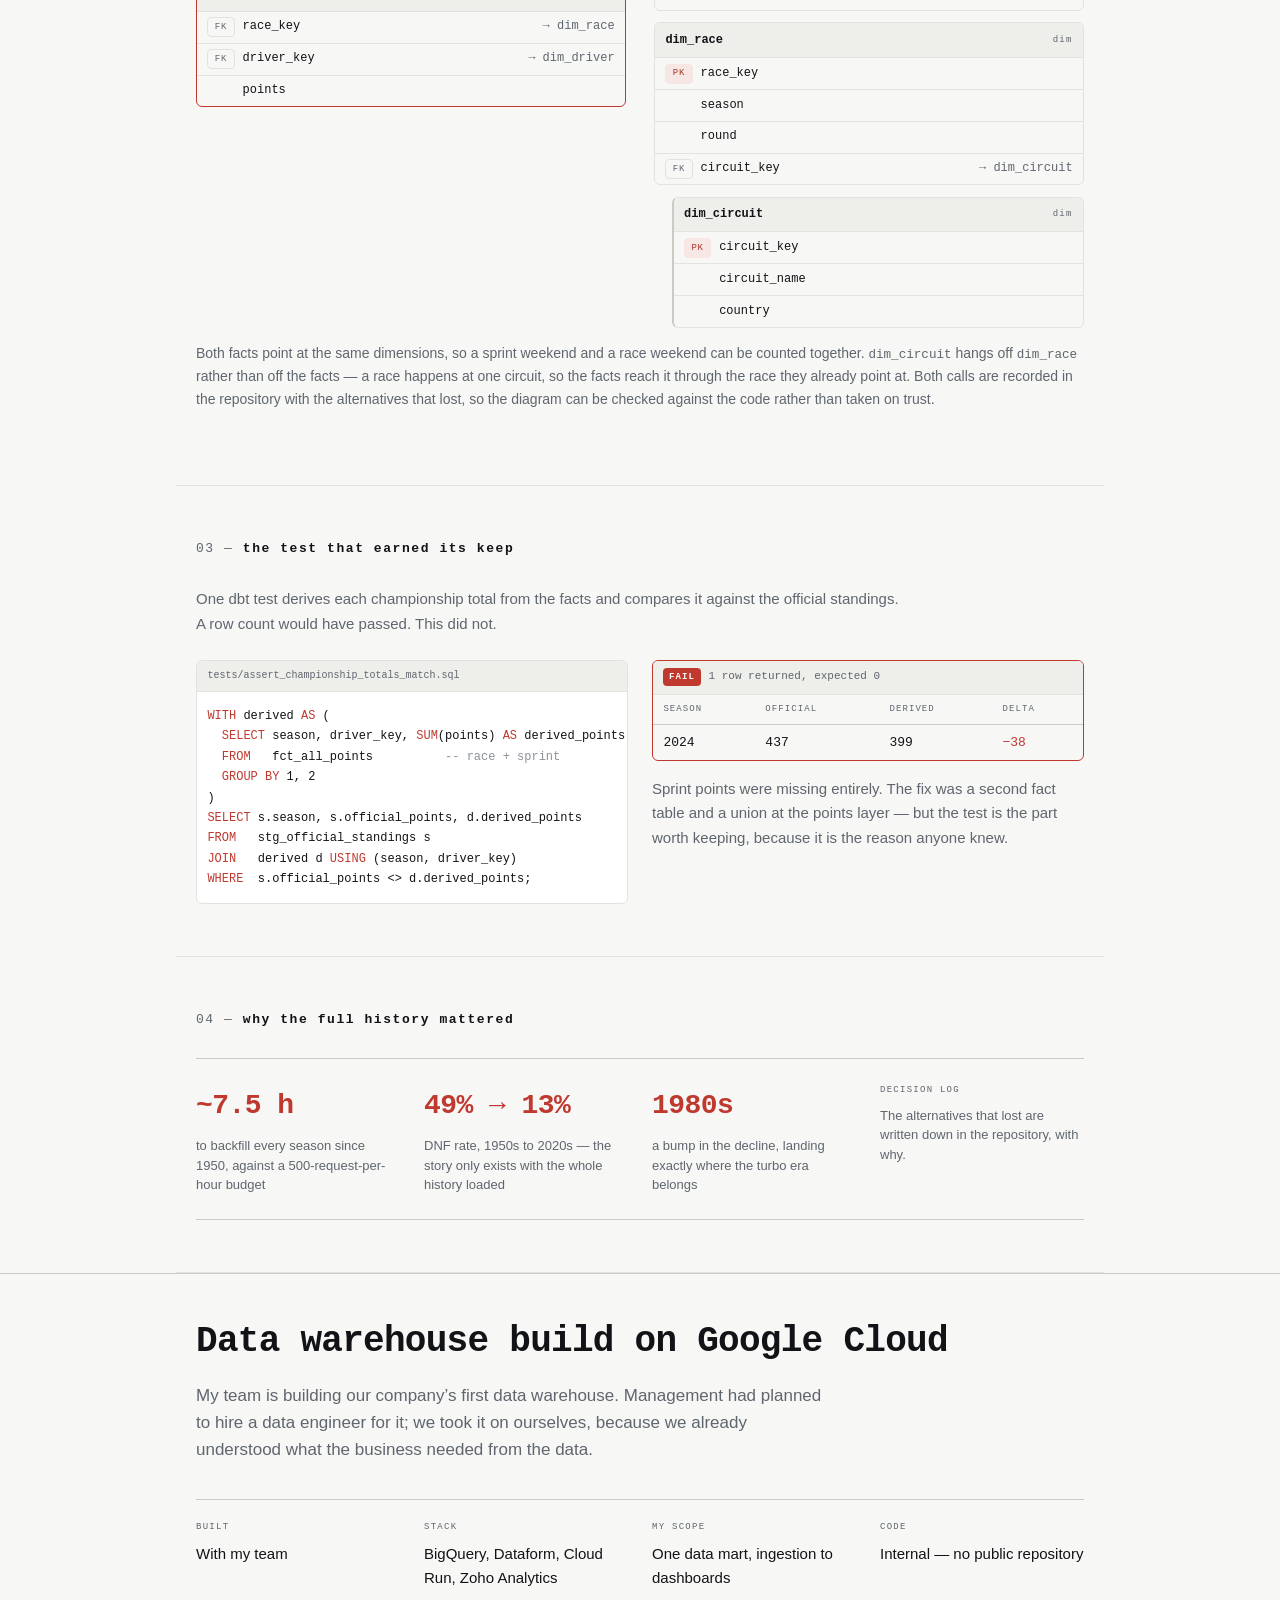
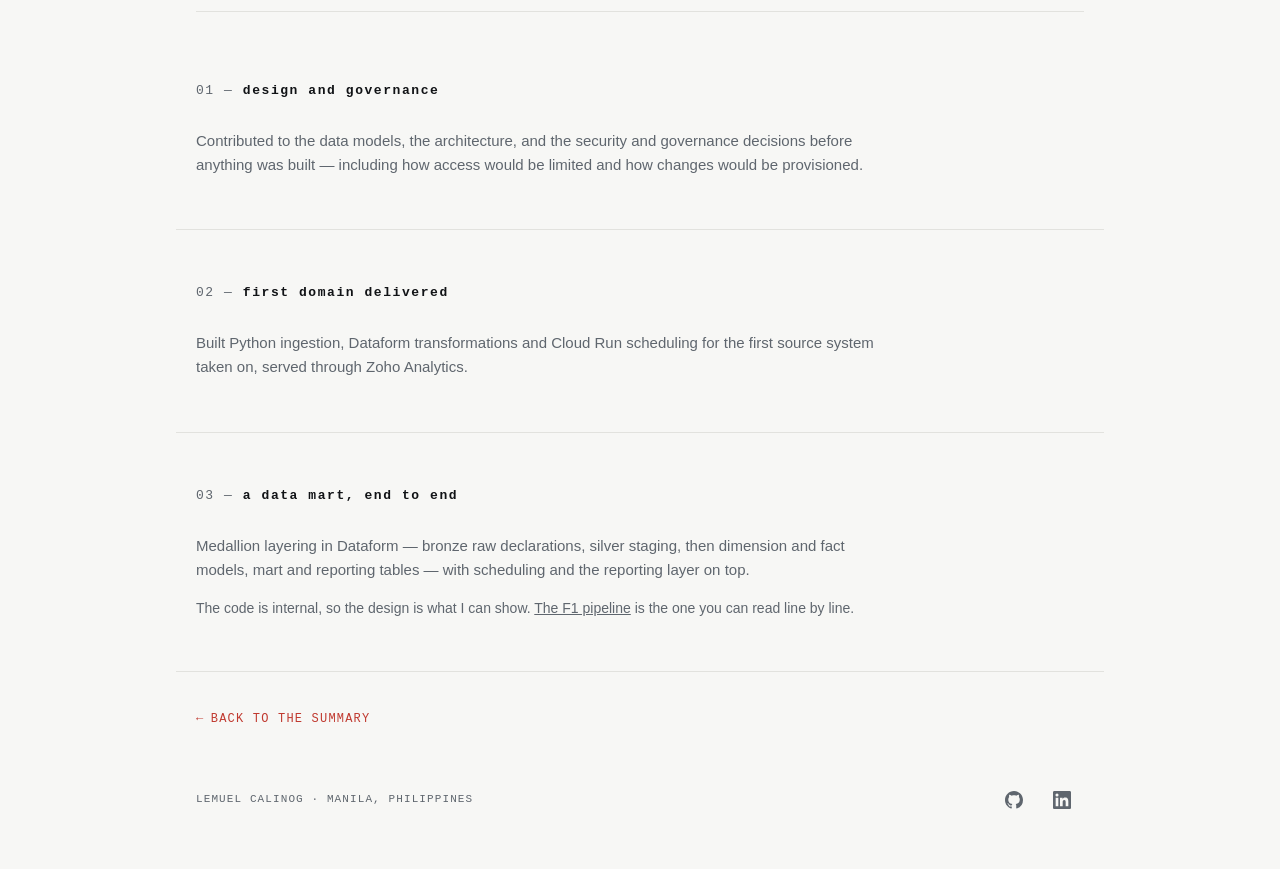
==== commit 5a4cd01e: "fix: land home on the whole frame, and give the case links a hover Two things about links and where " ====
--- a/projects.html
+++ b/projects.html
@@ -246,7 +246,7 @@
   </article>
 
   <div class="wrap backrow">
-    <a class="go" href="index.html#projects">&larr; back to the summary</a>
+    <a class="go go--back" href="index.html#projects">back to the summary</a>
   </div>
 
 </main>
--- a/assets/style.css
+++ b/assets/style.css
@@ -2,7 +2,7 @@
   :root{
     --bg:#0b0c0e; --raised:#121418; --ink:#f2f3f5; --muted:#8a9099;
     --rule:#23262b; --accent:#e8564a; --dot:rgba(255,255,255,.07);
-    --chip:#15181c; --rule-strong:#2e3239;
+    --chip:#15181c; --rule-strong:#2e3239; --scrim-rgb:11,12,14;
     --key:#f09a91; --key-bg:#241512;
     /* one radius scale for the whole page */
     --r-sm:4px; --r-md:6px; --r-lg:9px;
@@ -11,13 +11,13 @@
     :root:not([data-theme="dark"]){
       --bg:#f7f7f5; --raised:#ffffff; --ink:#111316; --muted:#5f666e;
       --rule:#e2e2de; --accent:#c0392f; --dot:rgba(0,0,0,.07); --chip:#eeeeea;
-      --rule-strong:#cbcbc5; --key:#a33227; --key-bg:#f7e7e4;
+      --rule-strong:#cbcbc5; --key:#a33227; --key-bg:#f7e7e4; --scrim-rgb:247,247,245;
     }
   }
   :root[data-theme="light"]{
     --bg:#f7f7f5; --raised:#ffffff; --ink:#111316; --muted:#5f666e;
     --rule:#e2e2de; --accent:#c0392f; --dot:rgba(0,0,0,.07); --chip:#eeeeea;
-    --rule-strong:#cbcbc5; --key:#a33227; --key-bg:#f7e7e4;
+    --rule-strong:#cbcbc5; --key:#a33227; --key-bg:#f7e7e4; --scrim-rgb:247,247,245;
   }
 
   *{box-sizing:border-box}
@@ -81,12 +81,19 @@
   }
   @media (max-width:34rem){
     nav{order:3;width:100%;border-top:1px solid var(--rule);padding-top:.6rem}
-    /* tightened so all five links sit on one line at 375px */
-    nav ul{gap:.8rem}
+    /* space-between spreads the five links across the full row; the gap is only
+       the minimum, kept small enough that they still fit on one line at 320px,
+       where 0.8rem was pushing contact onto a second row */
+    nav ul{gap:.4rem;justify-content:space-between}
     nav a{font-size:.6875rem;letter-spacing:.06em}
   }
 
   /* ---------- hero ---------- */
+  /* #top is the hero itself and the header is sticky, so jumping to it parked
+     the header over the top of the photograph and the frame began at the neck.
+     The offset matches the header, which lands the page at its true top where
+     the whole figure shows. Desktop has a shorter header, so it simply clamps. */
+  #top{scroll-margin-top:7rem}
   .hero{
     position:relative;padding-top:4rem;padding-bottom:3.5rem;
     background-image:radial-gradient(var(--dot) 1px, transparent 1px);
@@ -136,6 +143,91 @@
   .herolinks a:hover{color:var(--accent)}
   .herolinks a::after{content:" \2197";color:var(--accent)}
 
+  /* the icon only appears in the mobile hero; the label carries wide screens */
+  .herolinks .ico{display:none}
+
+  /* Below 44rem the portrait fills the screen and the copy sits on it, centred.
+     The photograph's backdrop peaks at 0.99 relative luminance, so light text
+     over it unwashed measures about 1.05:1. A wash of 0.85 is what AA needs at
+     that peak, and it fades in only under the copy, so the figure above stays
+     as it was shot. */
+  @media (max-width:43.98rem){
+    .hero{
+      position:relative;
+      /* 7rem is the header above it, so the photograph fills what is left */
+      min-height:calc(100vh - 7rem);min-height:calc(100svh - 7rem);
+      display:flex;align-items:flex-end;text-align:center;
+      padding-top:1.5rem;padding-bottom:2rem;
+      background-image:url(portrait-full.jpg);
+      background-size:cover;background-position:50% 50%;background-repeat:no-repeat;
+    }
+    .hero::before{
+      content:"";position:absolute;inset:0;pointer-events:none;z-index:1;
+      background:linear-gradient(to bottom,
+        rgba(var(--scrim-rgb),.10) 0%,
+        rgba(var(--scrim-rgb),0) 30%);
+    }
+    .hero > .wrap{position:relative;width:100%;z-index:2}
+    /* sized to the copy, not to a share of the viewport: a percentage cannot
+       know how tall the text is */
+    .hero > .wrap::before{
+      content:"";position:absolute;z-index:-1;pointer-events:none;
+      left:0;right:0;top:-6rem;bottom:-2rem;
+      background:linear-gradient(to bottom,
+        rgba(var(--scrim-rgb),0) 0,
+        rgba(var(--scrim-rgb),.86) 6rem,
+        rgba(var(--scrim-rgb),.93) 100%);
+    }
+    .portrait{display:none}
+    .herogrid{gap:0}
+    .herogrid > div:last-child{display:flex;flex-direction:column;align-items:center}
+
+    /* .hero p is (0,1,1) and outranks a bare .avail, so this has to match it */
+    .hero .avail{
+      order:1;margin:0 0 1.1rem;
+      background:rgba(var(--scrim-rgb),.45);border-color:rgba(255,255,255,.22);
+      -webkit-backdrop-filter:blur(6px);backdrop-filter:blur(6px);
+      color:var(--ink);
+    }
+    .hero .lede{
+      order:2;margin:0 0 1.4rem;max-width:30rem;
+      font-size:.9375rem;line-height:1.6;color:var(--ink);
+    }
+    .hero .lede strong{font-weight:600}
+    /* the second paragraph is desktop only */
+    .hero .sub{display:none}
+
+    .herolinks{order:3;margin:0 0 1.5rem;gap:.75rem;justify-content:center}
+    .herolinks .lbl{display:none}
+    .herolinks .ico{display:inline-flex;line-height:0}
+    .herolinks a::after{content:none}
+    .herolinks a{
+      display:inline-flex;align-items:center;justify-content:center;
+      width:2.75rem;height:2.75rem;border-radius:50%;color:var(--ink);
+      background:rgba(var(--scrim-rgb),.45);border:1px solid rgba(255,255,255,.22);
+      -webkit-backdrop-filter:blur(6px);backdrop-filter:blur(6px);
+    }
+
+    /* family, weight and tracking stay as the desktop h1 sets them; only the
+       position and the size change for the splash */
+    .hero h1{
+      order:4;margin:0;
+      font-size:clamp(2rem,11vw,3.25rem);line-height:1.05;
+    }
+  }
+  /* Each theme gets its own frame, as .portrait already does, so only the one
+     in use is fetched. A light wash is pale, so its glass needs a dark edge. */
+  @media (max-width:43.98rem){
+    :root[data-theme="light"] .hero{background-image:url(portrait-full-light.jpg)}
+    :root[data-theme="dark"] .hero{background-image:url(portrait-full.jpg)}
+    :root[data-theme="light"] .hero .avail,
+    :root[data-theme="light"] .herolinks a{border-color:rgba(0,0,0,.18)}
+  }
+  @media (max-width:43.98rem) and (prefers-color-scheme:light){
+    :root:not([data-theme="dark"]) .hero{background-image:url(portrait-full-light.jpg)}
+    :root:not([data-theme="dark"]) .hero .avail,
+    :root:not([data-theme="dark"]) .herolinks a{border-color:rgba(0,0,0,.18)}
+  }
   /* ---------- stat strip ---------- */
   .stats{display:grid;grid-template-columns:repeat(3,1fr);border-bottom:1px solid var(--rule)}
   .stat{padding:1.5rem 1rem;border-right:1px solid var(--rule)}
@@ -232,8 +324,28 @@
   .pmore{margin:1.1rem 0 0}
   @media (min-width:52rem){ .pmore{margin-left:3rem} }
   .go{
+    display:inline-flex;align-items:center;gap:.4rem;
     font-family:ui-monospace,SFMono-Regular,Menlo,Consolas,monospace;font-size:.75rem;letter-spacing:.1em;
     text-transform:uppercase;color:var(--accent);text-decoration:none;
+    /* grows rightward from its own left edge rather than drifting sideways */
+    transform-origin:left center;
+    transition:transform .16s ease;
+  }
+  /* the arrow is generated rather than typed, as .herolinks already does, so it
+     can move without dragging the label with it */
+  .go::after{content:"\2192";transition:transform .16s ease}
+  .go--back::after{content:none}
+  .go--back::before{content:"\2190";transition:transform .16s ease}
+  /* hover:hover keeps this off touch screens, where :hover sticks after a tap.
+     1.05 rather than the .btn's 1.025: at 12px that would be half a pixel. */
+  @media (hover:hover){
+    .go:hover{transform:scale(1.05)}
+    .go:hover::after{transform:translateX(.25rem)}
+    .go--back:hover::before{transform:translateX(-.25rem)}
+  }
+  @media (prefers-reduced-motion:reduce){
+    .go,.go::after,.go--back::before{transition:none}
+    .go:hover,.go:hover::after,.go--back:hover::before{transform:none}
   }
   .pnote{
     margin:1.5rem 0 0;font-family:ui-monospace,SFMono-Regular,Menlo,Consolas,monospace;font-size:.75rem;color:var(--muted);
@@ -292,7 +404,12 @@
   .fignote{margin:.9rem 0 0;font-size:.875rem;color:var(--muted)}
 
   .dot{width:.35rem;height:.35rem;border-radius:50%;background:var(--muted);flex-shrink:0}
-  .stackgrid{display:grid;gap:.7rem;grid-template-columns:repeat(auto-fit,minmax(9.5rem,1fr));align-items:start}
+  /* Columns, not grid. Grid gives every card in a row the same row height, so a
+     two-item card beside a five-item one left dead space beneath it. Columns let
+     each card take only the height it needs and pack the next one under it.
+     column-width behaves like the old minmax: as many columns as fit. */
+  .stackgrid{columns:9.5rem;column-gap:.7rem}
+  .stackgrid .ent{break-inside:avoid;-webkit-column-break-inside:avoid;margin-bottom:.7rem}
   .stackgrid .ent li{transition:background-color .16s ease}
   .stackgrid .dot{transition:background-color .16s ease}
   /* hover:hover keeps this off touch screens, where :hover sticks after a tap */
@@ -461,11 +578,12 @@
     padding:.7rem 1.1rem;border:1px solid var(--rule);border-radius:var(--r-sm);
     background:transparent;color:var(--ink);text-decoration:none;
     font-family:ui-monospace,SFMono-Regular,Menlo,Consolas,monospace;font-size:.8125rem;
-    transition:border-color .16s ease, color .16s ease;
-  }
-  /* hover:hover keeps this off touch screens, where :hover sticks after a tap */
-  @media (hover:hover){ .btn:hover{border-color:var(--ink)} }
-  @media (prefers-reduced-motion:reduce){ .btn{transition:none} }
+    transition:border-color .18s ease, color .18s ease, transform .18s ease;
+  }
+  /* hover:hover keeps this off touch screens, where :hover sticks after a tap.
+     transform does not reflow, so the neighbouring button never shifts */
+  @media (hover:hover){ .btn:hover{border-color:var(--ink);transform:scale(1.025)} }
+  @media (prefers-reduced-motion:reduce){ .btn{transition:none} .btn:hover{transform:none} }
   .btn-icon{display:inline-flex;line-height:0;color:var(--muted)}
   .btn:hover .btn-icon{color:var(--ink)}
   /* the label is fixed-width so swapping it to 'copied' does not shift the row */
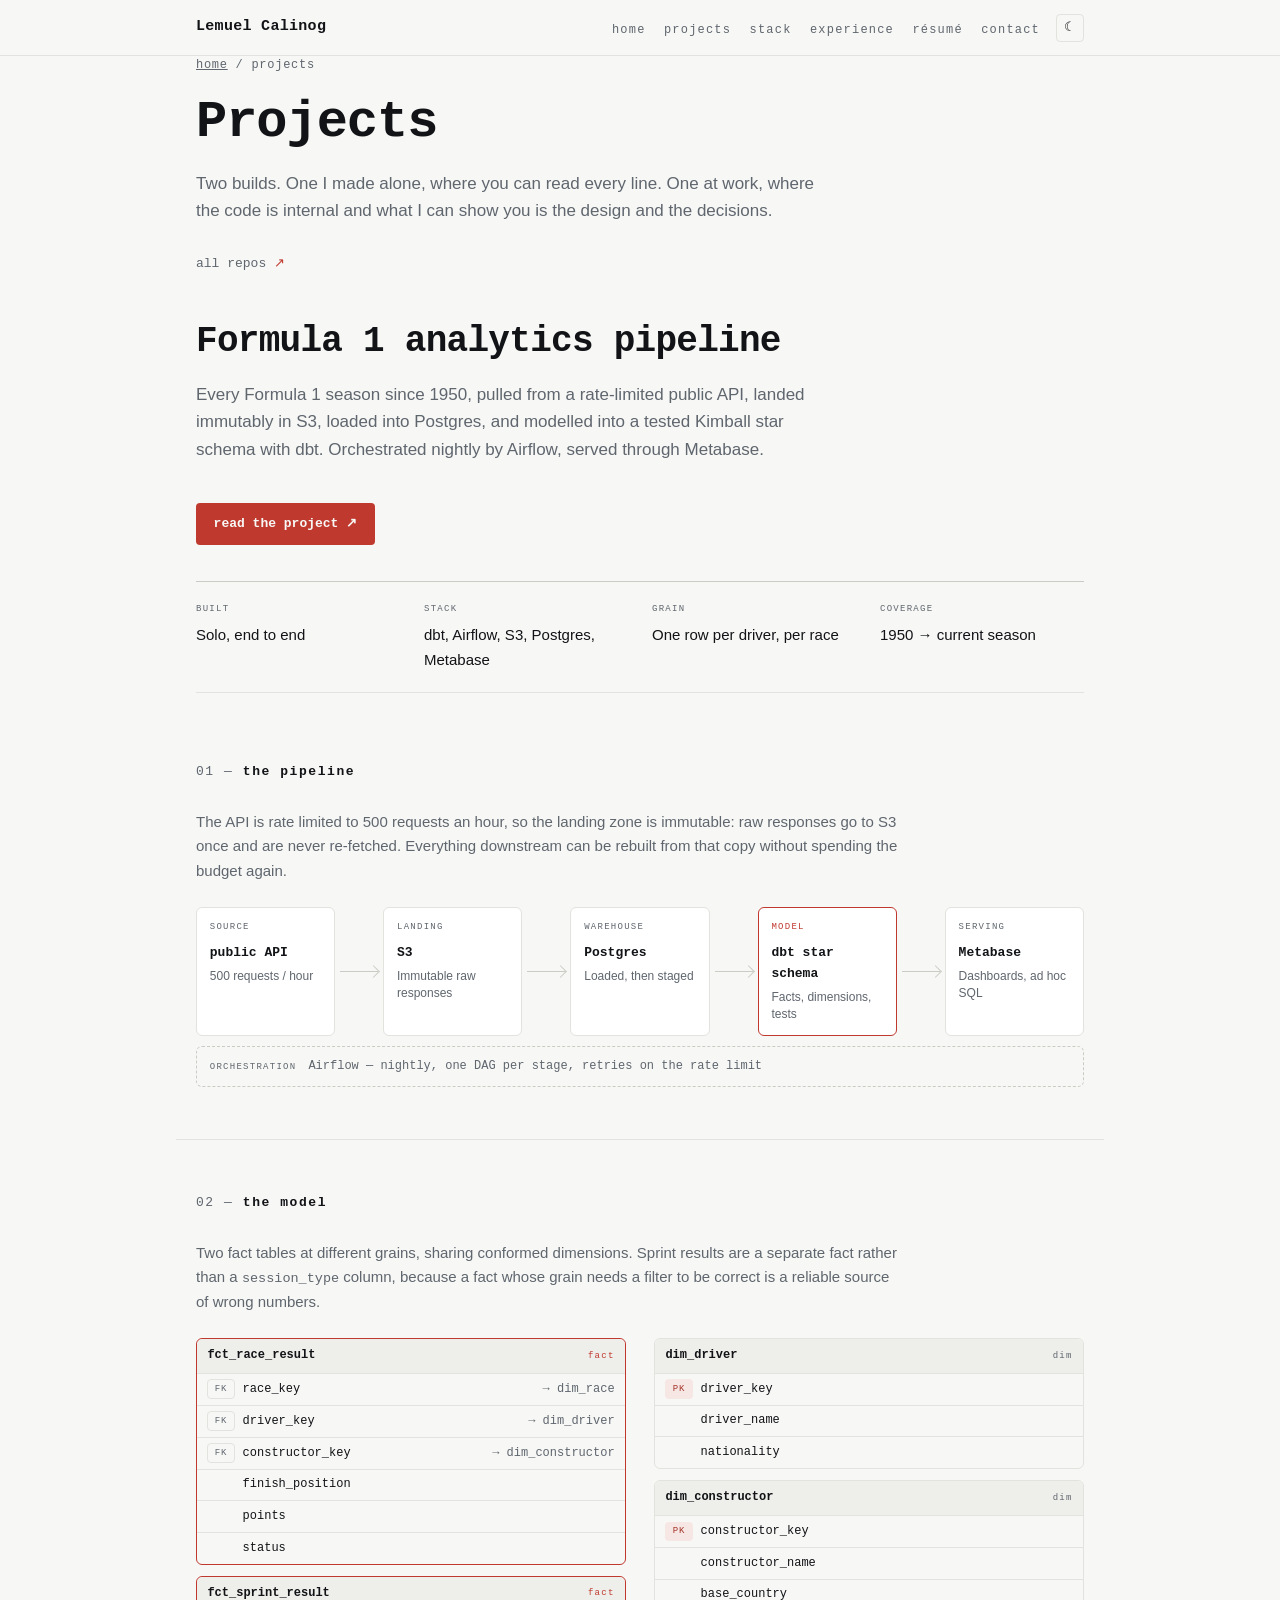
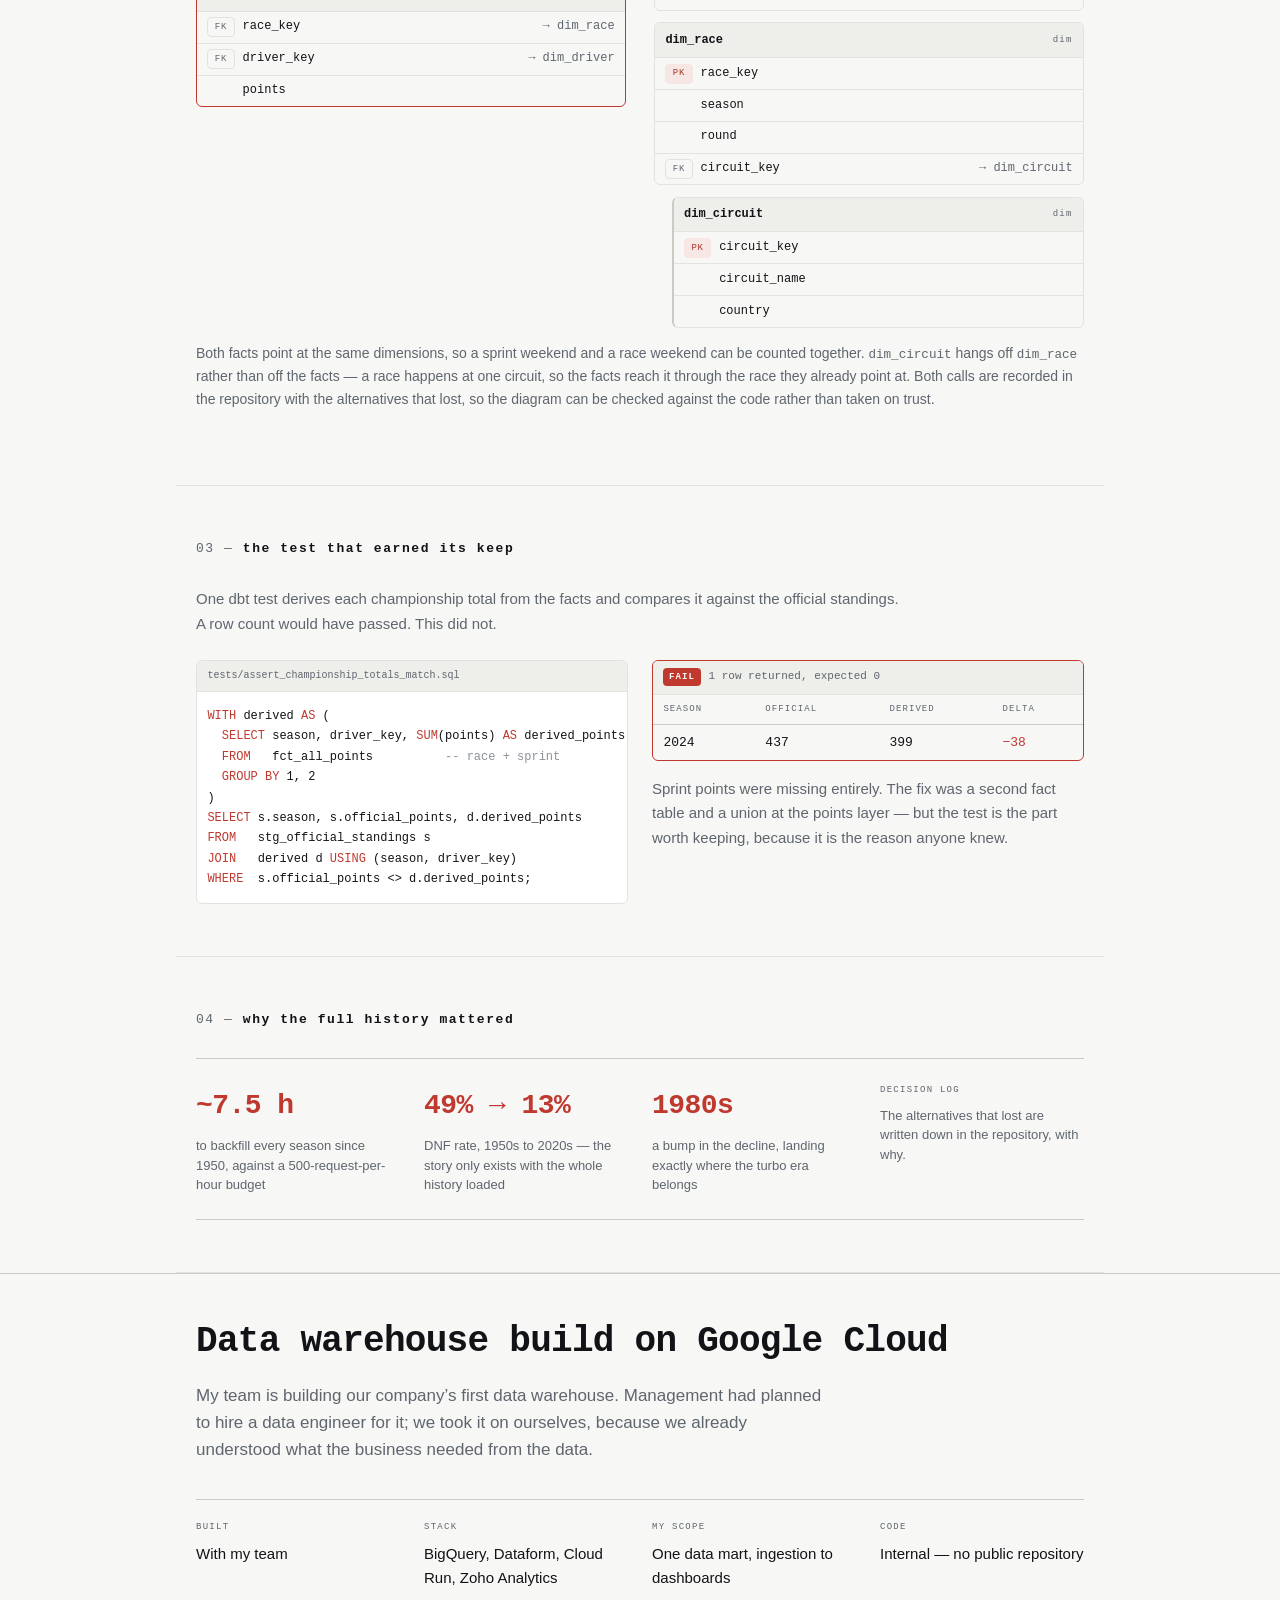
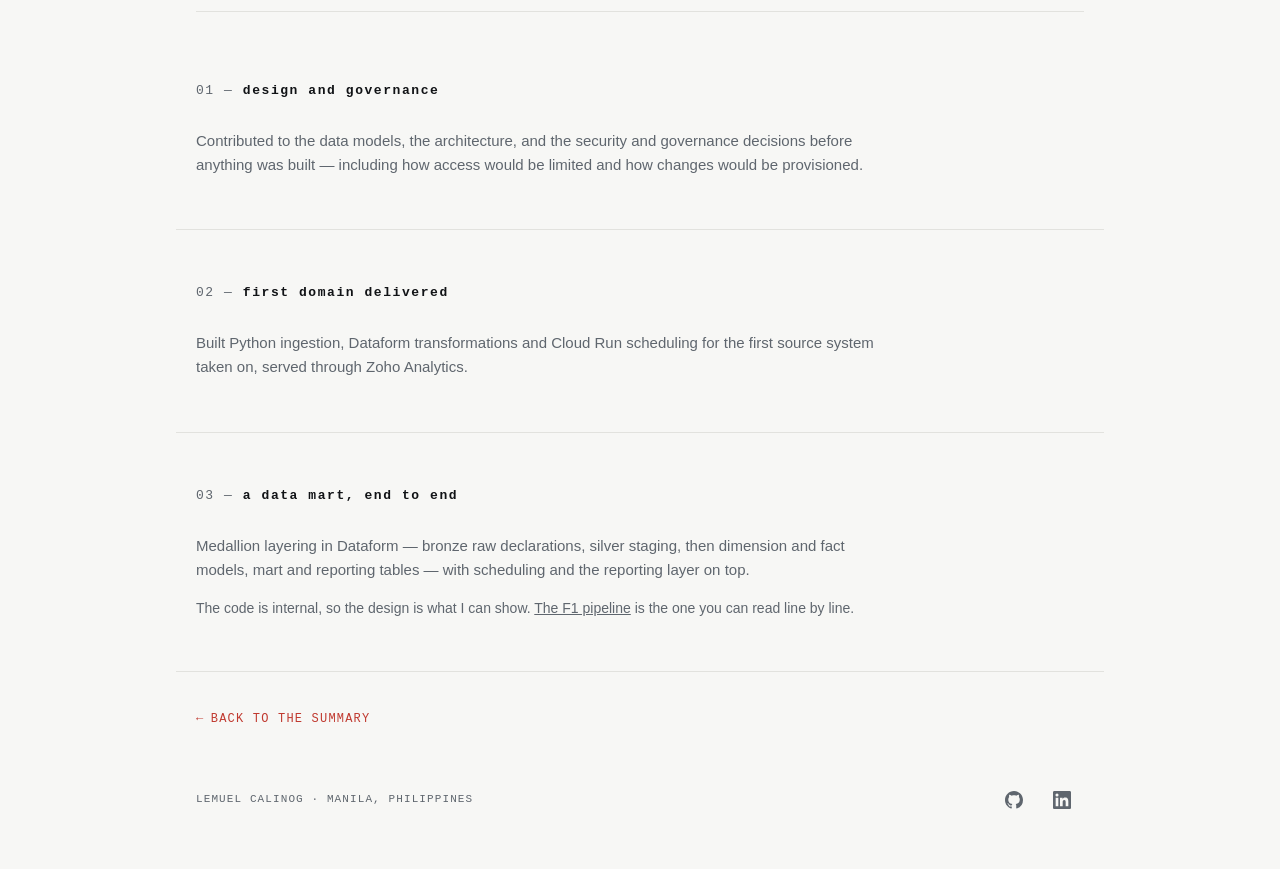
==== commit dd2e5c6b: "feat: add stack to the primary navigation The stack section was the only one on the home page with n" ====
--- a/projects.html
+++ b/projects.html
@@ -36,6 +36,7 @@
       <ul>
         <li><a href="index.html">home</a></li>
         <li><a href="projects.html" aria-current="page">projects</a></li>
+        <li><a href="index.html#stack">stack</a></li>
         <li><a href="index.html#experience">experience</a></li>
         <li><a href="assets/lemuel-calinog-cv.pdf" target="_blank" rel="noopener noreferrer">résumé<span class="sr-only"> (opens in a new tab)</span></a></li>
         <li><a href="index.html#contact">contact</a></li>
--- a/assets/style.css
+++ b/assets/style.css
@@ -86,6 +86,12 @@
        where 0.8rem was pushing contact onto a second row */
     nav ul{gap:.4rem;justify-content:space-between}
     nav a{font-size:.6875rem;letter-spacing:.06em}
+  }
+  /* six links do not fit one line on the narrowest phones: the labels alone are
+     269px inside 280px, leaving 11px for five gaps. One step down of type and
+     tracking buys the room back, below the width where 375px devices sit. */
+  @media (max-width:21.5rem){
+    nav a{font-size:.625rem;letter-spacing:.03em}
   }
 
   /* ---------- hero ---------- */
@@ -143,7 +149,9 @@
   .herolinks a:hover{color:var(--accent)}
   .herolinks a::after{content:" \2197";color:var(--accent)}
 
-  /* the icon only appears in the mobile hero; the label carries wide screens */
+  /* The icon belongs to the hero links alone: the label carries wide screens,
+     and every other .herolinks on the site - all repos on projects.html - stays
+     a plain text link rather than being forced into an icon circle. */
   .herolinks .ico{display:none}
 
   /* Below 44rem the portrait fills the screen and the copy sits on it, centred.
@@ -197,11 +205,11 @@
     /* the second paragraph is desktop only */
     .hero .sub{display:none}
 
-    .herolinks{order:3;margin:0 0 1.5rem;gap:.75rem;justify-content:center}
-    .herolinks .lbl{display:none}
-    .herolinks .ico{display:inline-flex;line-height:0}
-    .herolinks a::after{content:none}
-    .herolinks a{
+    .hero .herolinks{order:3;margin:0 0 1.5rem;gap:.75rem;justify-content:center}
+    .hero .herolinks .lbl{display:none}
+    .hero .herolinks .ico{display:inline-flex;line-height:0}
+    .hero .herolinks a::after{content:none}
+    .hero .herolinks a{
       display:inline-flex;align-items:center;justify-content:center;
       width:2.75rem;height:2.75rem;border-radius:50%;color:var(--ink);
       background:rgba(var(--scrim-rgb),.45);border:1px solid rgba(255,255,255,.22);
@@ -221,12 +229,12 @@
     :root[data-theme="light"] .hero{background-image:url(portrait-full-light.jpg)}
     :root[data-theme="dark"] .hero{background-image:url(portrait-full.jpg)}
     :root[data-theme="light"] .hero .avail,
-    :root[data-theme="light"] .herolinks a{border-color:rgba(0,0,0,.18)}
+    :root[data-theme="light"] .hero .herolinks a{border-color:rgba(0,0,0,.18)}
   }
   @media (max-width:43.98rem) and (prefers-color-scheme:light){
     :root:not([data-theme="dark"]) .hero{background-image:url(portrait-full-light.jpg)}
     :root:not([data-theme="dark"]) .hero .avail,
-    :root:not([data-theme="dark"]) .herolinks a{border-color:rgba(0,0,0,.18)}
+    :root:not([data-theme="dark"]) .hero .herolinks a{border-color:rgba(0,0,0,.18)}
   }
   /* ---------- stat strip ---------- */
   .stats{display:grid;grid-template-columns:repeat(3,1fr);border-bottom:1px solid var(--rule)}
@@ -463,7 +471,15 @@
     display:inline-block;margin:1.5rem 0 0;padding:.65rem 1.1rem;
     background:var(--accent);color:var(--bg);text-decoration:none;font-weight:650;
     border-radius:var(--r-sm);font-family:ui-monospace,SFMono-Regular,Menlo,Consolas,monospace;font-size:.8125rem;
-  }
+    /* stands alone on the left, so it grows rightward rather than outward */
+    transform-origin:left center;
+    transition:transform .18s ease;
+  }
+  /* hover:hover keeps this off touch screens, where :hover sticks after a tap.
+     1.025 matches .btn: both are buttons of much the same height, unlike the
+     12px .go links, which needed more to read as movement at all. */
+  @media (hover:hover){ .cta:hover{transform:scale(1.025)} }
+  @media (prefers-reduced-motion:reduce){ .cta{transition:none} .cta:hover{transform:none} }
   .meta{display:grid;gap:1rem;margin:2.25rem 0 0;padding:1.25rem 0;border-top:1px solid var(--rule-strong);border-bottom:1px solid var(--rule)}
   @media (min-width:46rem){ .meta{grid-template-columns:repeat(4,minmax(0,1fr));gap:1.5rem} }
   .meta dt{
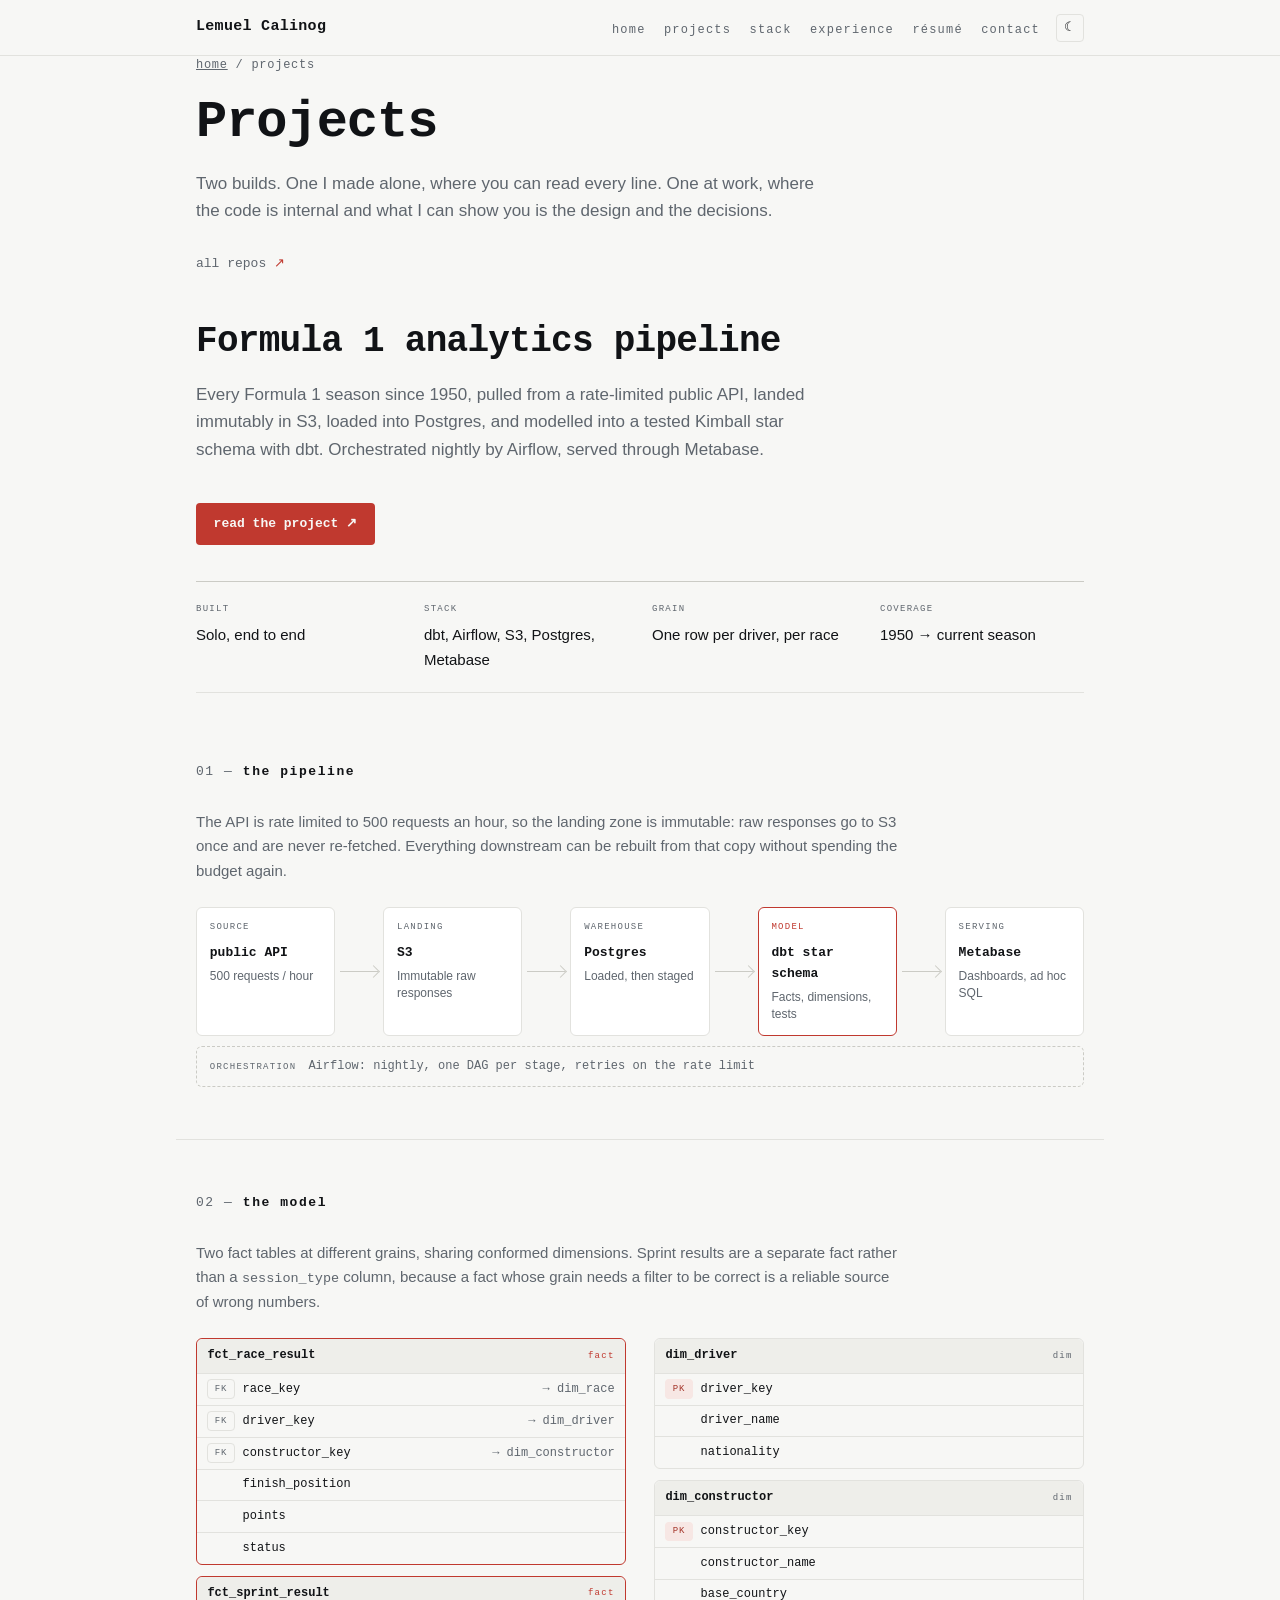
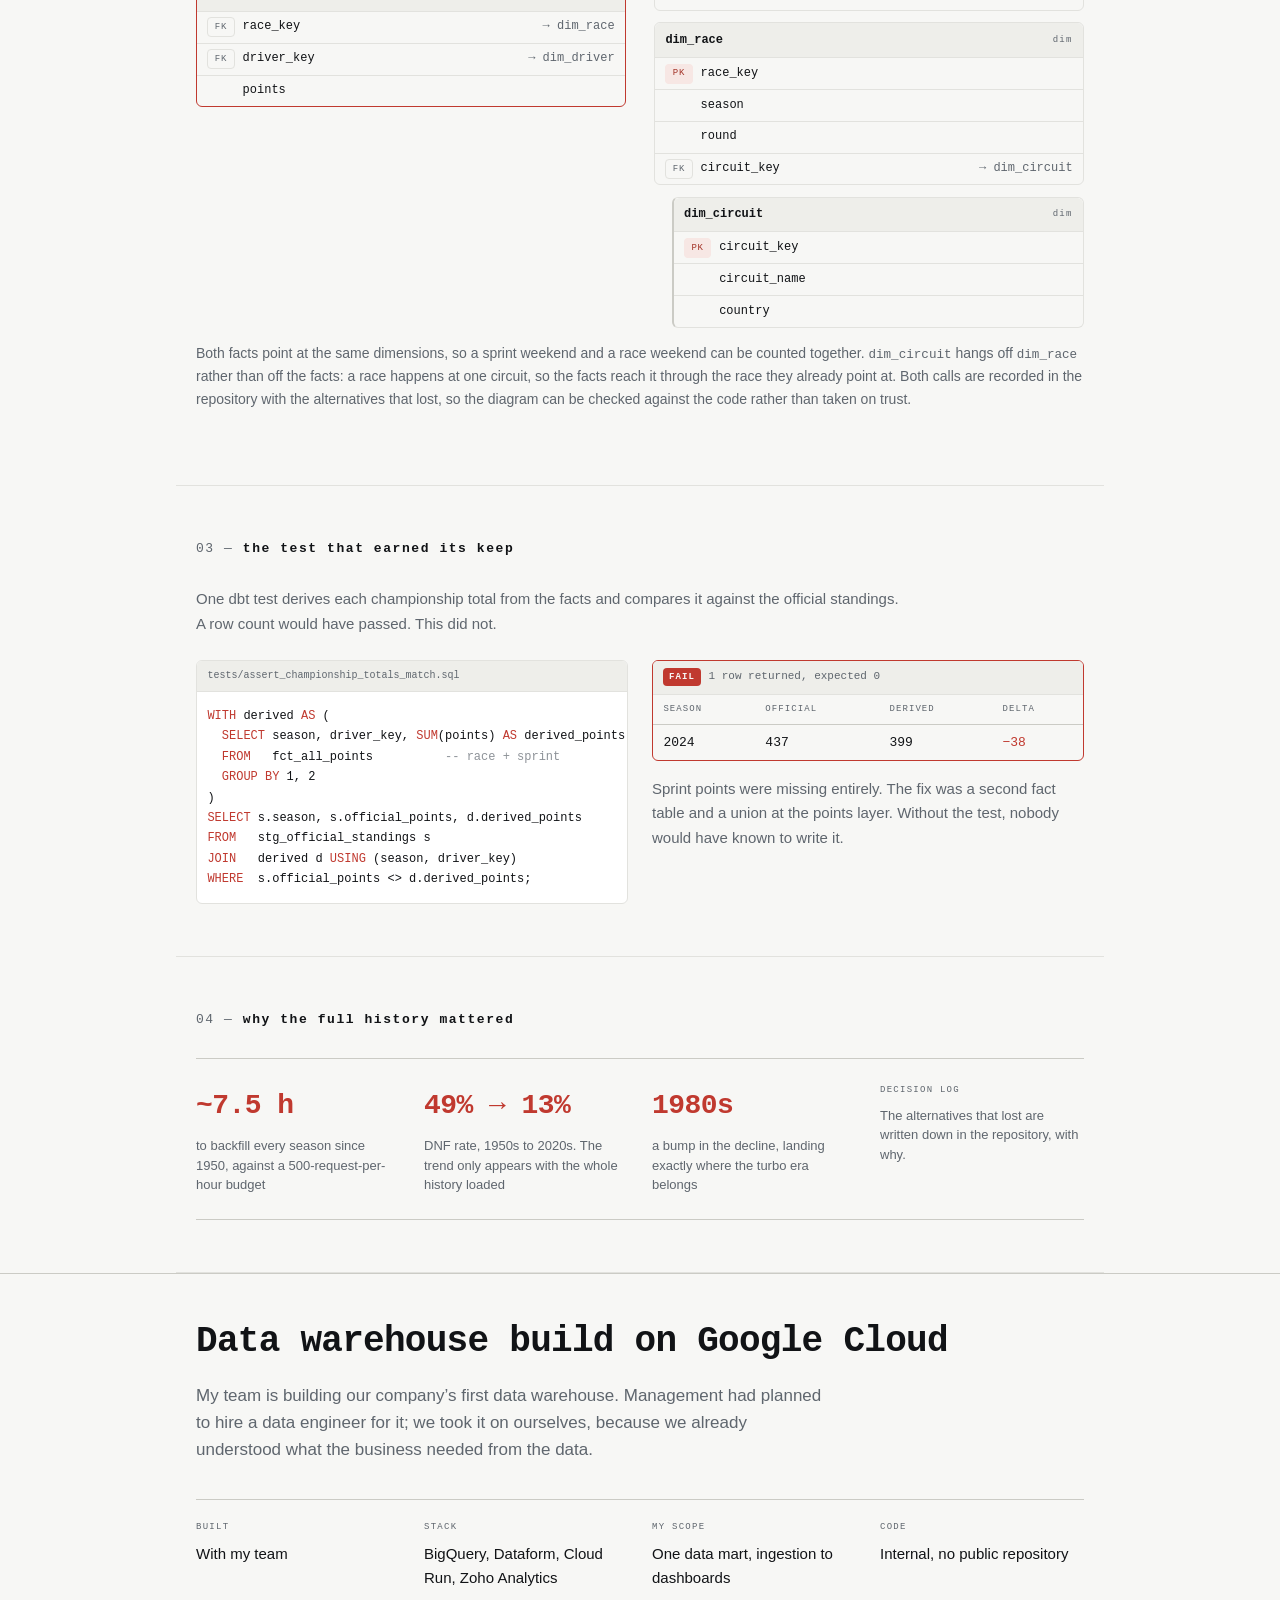
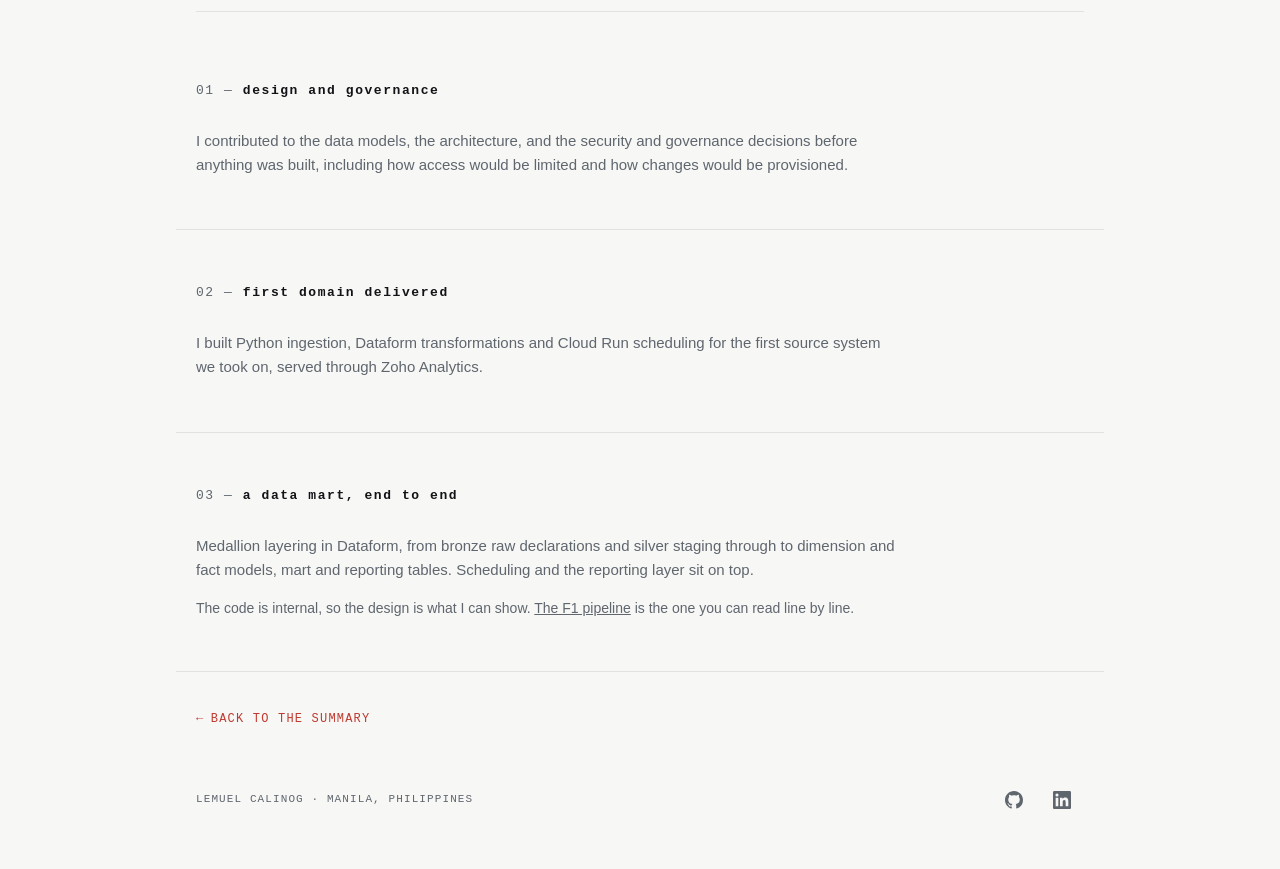
==== commit dccf6736: "docs: edit the site copy for plainer phrasing A pass over the prose on both pages. No markup, class," ====
--- a/projects.html
+++ b/projects.html
@@ -104,7 +104,7 @@
         <p class="nsub">Dashboards, ad hoc SQL</p>
       </div>
     </div>
-    <p class="orch"><b>orchestration</b> Airflow &mdash; nightly, one DAG per stage, retries on the rate limit</p>
+    <p class="orch"><b>orchestration</b> Airflow: nightly, one DAG per stage, retries on the rate limit</p>
   </section>
 
   <section class="wrap">
@@ -169,7 +169,7 @@
         </div>
           </div>
         </div>
-        <p class="fignote">Both facts point at the same dimensions, so a sprint weekend and a race weekend can be counted together. <code>dim_circuit</code> hangs off <code>dim_race</code> rather than off the facts &mdash; a race happens at one circuit, so the facts reach it through the race they already point at. Both calls are recorded in the repository with the alternatives that lost, so the diagram can be checked against the code rather than taken on trust.</p>
+        <p class="fignote">Both facts point at the same dimensions, so a sprint weekend and a race weekend can be counted together. <code>dim_circuit</code> hangs off <code>dim_race</code> rather than off the facts: a race happens at one circuit, so the facts reach it through the race they already point at. Both calls are recorded in the repository with the alternatives that lost, so the diagram can be checked against the code rather than taken on trust.</p>
       </figure>
   </section>
 
@@ -201,7 +201,7 @@
             </tbody>
           </table>
         </div>
-        <p class="testnote">Sprint points were missing entirely. The fix was a second fact table and a union at the points layer &mdash; but the test is the part worth keeping, because it is the reason anyone knew.</p>
+        <p class="testnote">Sprint points were missing entirely. The fix was a second fact table and a union at the points layer. Without the test, nobody would have known to write it.</p>
       </div>
     </div>
   </section>
@@ -210,7 +210,7 @@
     <div class="shead"><h3>04 — <b>why the full history mattered</b></h3></div>
     <div class="metrics">
       <div class="metric"><b>~7.5 h</b><span class="mtext">to backfill every season since 1950, against a 500-request-per-hour budget</span></div>
-      <div class="metric"><b>49% &rarr; 13%</b><span class="mtext">DNF rate, 1950s to 2020s &mdash; the story only exists with the whole history loaded</span></div>
+      <div class="metric"><b>49% &rarr; 13%</b><span class="mtext">DNF rate, 1950s to 2020s. The trend only appears with the whole history loaded</span></div>
       <div class="metric"><b>1980s</b><span class="mtext">a bump in the decline, landing exactly where the turbo era belongs</span></div>
       <div class="metric"><span class="mlabel">decision log</span><span class="mtext">The alternatives that lost are written down in the repository, with why.</span></div>
     </div>
@@ -225,23 +225,23 @@
         <div><dt>built</dt><dd>With my team</dd></div>
         <div><dt>stack</dt><dd>BigQuery, Dataform, Cloud Run, Zoho Analytics</dd></div>
         <div><dt>my scope</dt><dd>One data mart, ingestion to dashboards</dd></div>
-        <div><dt>code</dt><dd>Internal &mdash; no public repository</dd></div>
+        <div><dt>code</dt><dd>Internal, no public repository</dd></div>
       </dl>
     </div>
 
   <section class="wrap">
     <div class="shead"><h3>01 — <b>design and governance</b></h3></div>
-    <p class="caseintro">Contributed to the data models, the architecture, and the security and governance decisions before anything was built &mdash; including how access would be limited and how changes would be provisioned.</p>
+    <p class="caseintro">I contributed to the data models, the architecture, and the security and governance decisions before anything was built, including how access would be limited and how changes would be provisioned.</p>
   </section>
 
   <section class="wrap">
     <div class="shead"><h3>02 — <b>first domain delivered</b></h3></div>
-    <p class="caseintro">Built Python ingestion, Dataform transformations and Cloud Run scheduling for the first source system taken on, served through Zoho Analytics.</p>
+    <p class="caseintro">I built Python ingestion, Dataform transformations and Cloud Run scheduling for the first source system we took on, served through Zoho Analytics.</p>
   </section>
 
   <section class="wrap">
     <div class="shead"><h3>03 — <b>a data mart, end to end</b></h3></div>
-    <p class="caseintro">Medallion layering in Dataform &mdash; bronze raw declarations, silver staging, then dimension and fact models, mart and reporting tables &mdash; with scheduling and the reporting layer on top.</p>
+    <p class="caseintro">Medallion layering in Dataform, from bronze raw declarations and silver staging through to dimension and fact models, mart and reporting tables. Scheduling and the reporting layer sit on top.</p>
     <p class="fignote">The code is internal, so the design is what I can show. <a href="#f1">The F1 pipeline</a> is the one you can read line by line.</p>
   </section>
   </article>
--- a/assets/style.css
+++ b/assets/style.css
@@ -100,6 +100,27 @@
      The offset matches the header, which lands the page at its true top where
      the whole figure shows. Desktop has a shorter header, so it simply clamps. */
   #top{scroll-margin-top:7rem}
+  /* Same reason for the section anchors: the header is sticky, so landing a
+     section at the viewport top hid its heading behind it.
+
+     The offset cannot be a fixed number. .bar wraps, so the nav drops onto a
+     second line as soon as the labels stop fitting beside the brand, and the
+     header goes from 56px to 96px to 109px. That point depends on the labels
+     themselves, not on a breakpoint: adding stack moved it. site.js measures
+     the header and publishes it here; the value below is the fallback for
+     when that script has not run.
+
+     A section also carries 3.25rem of its own top padding. Subtracting less
+     than that tucks the remainder behind the header rather than leaving it
+     below as dead space, so the clearance between header and heading is 24px
+     on phones. Wide screens keep the full header height, where the padding
+     is the gap and a taller viewport carries it comfortably. */
+  :root{--header-h:56px}
+  /* the nav is on its own line below 34rem, which is the one wrap point a
+     media query can state; the script corrects the band in between */
+  @media (max-width:34rem){ :root{--header-h:109px} }
+  section[id]{scroll-margin-top:calc(var(--header-h) - 1.75rem)}
+  @media (min-width:44rem){ section[id]{scroll-margin-top:var(--header-h)} }
   .hero{
     position:relative;padding-top:4rem;padding-bottom:3.5rem;
     background-image:radial-gradient(var(--dot) 1px, transparent 1px);
@@ -461,7 +482,12 @@
   .casehead{padding-top:3rem;padding-bottom:1rem}
   .caseblock + .caseblock{border-top:1px solid var(--rule-strong)}
   /* the header is sticky, so a project linked to by #id must clear it */
-  .caseblock[id]{scroll-margin-top:4.5rem}
+  /* The case studies are linked from the home page, so they land the same way.
+     .caseblock has no padding of its own, but .casehead inside it has 3rem,
+     which is where the clearance comes from: 20px on a phone. Wide screens
+     keep the 4.5rem they already had, which reads correctly there. */
+  .caseblock[id]{scroll-margin-top:calc(var(--header-h) - 1.75rem)}
+  @media (min-width:44rem){ .caseblock[id]{scroll-margin-top:4.5rem} }
   .caseblock h2{
     margin:0;font-family:ui-monospace,SFMono-Regular,Menlo,Consolas,monospace;
     font-size:clamp(1.5rem,5vw,2.25rem);font-weight:700;line-height:1.1;letter-spacing:-.02em;
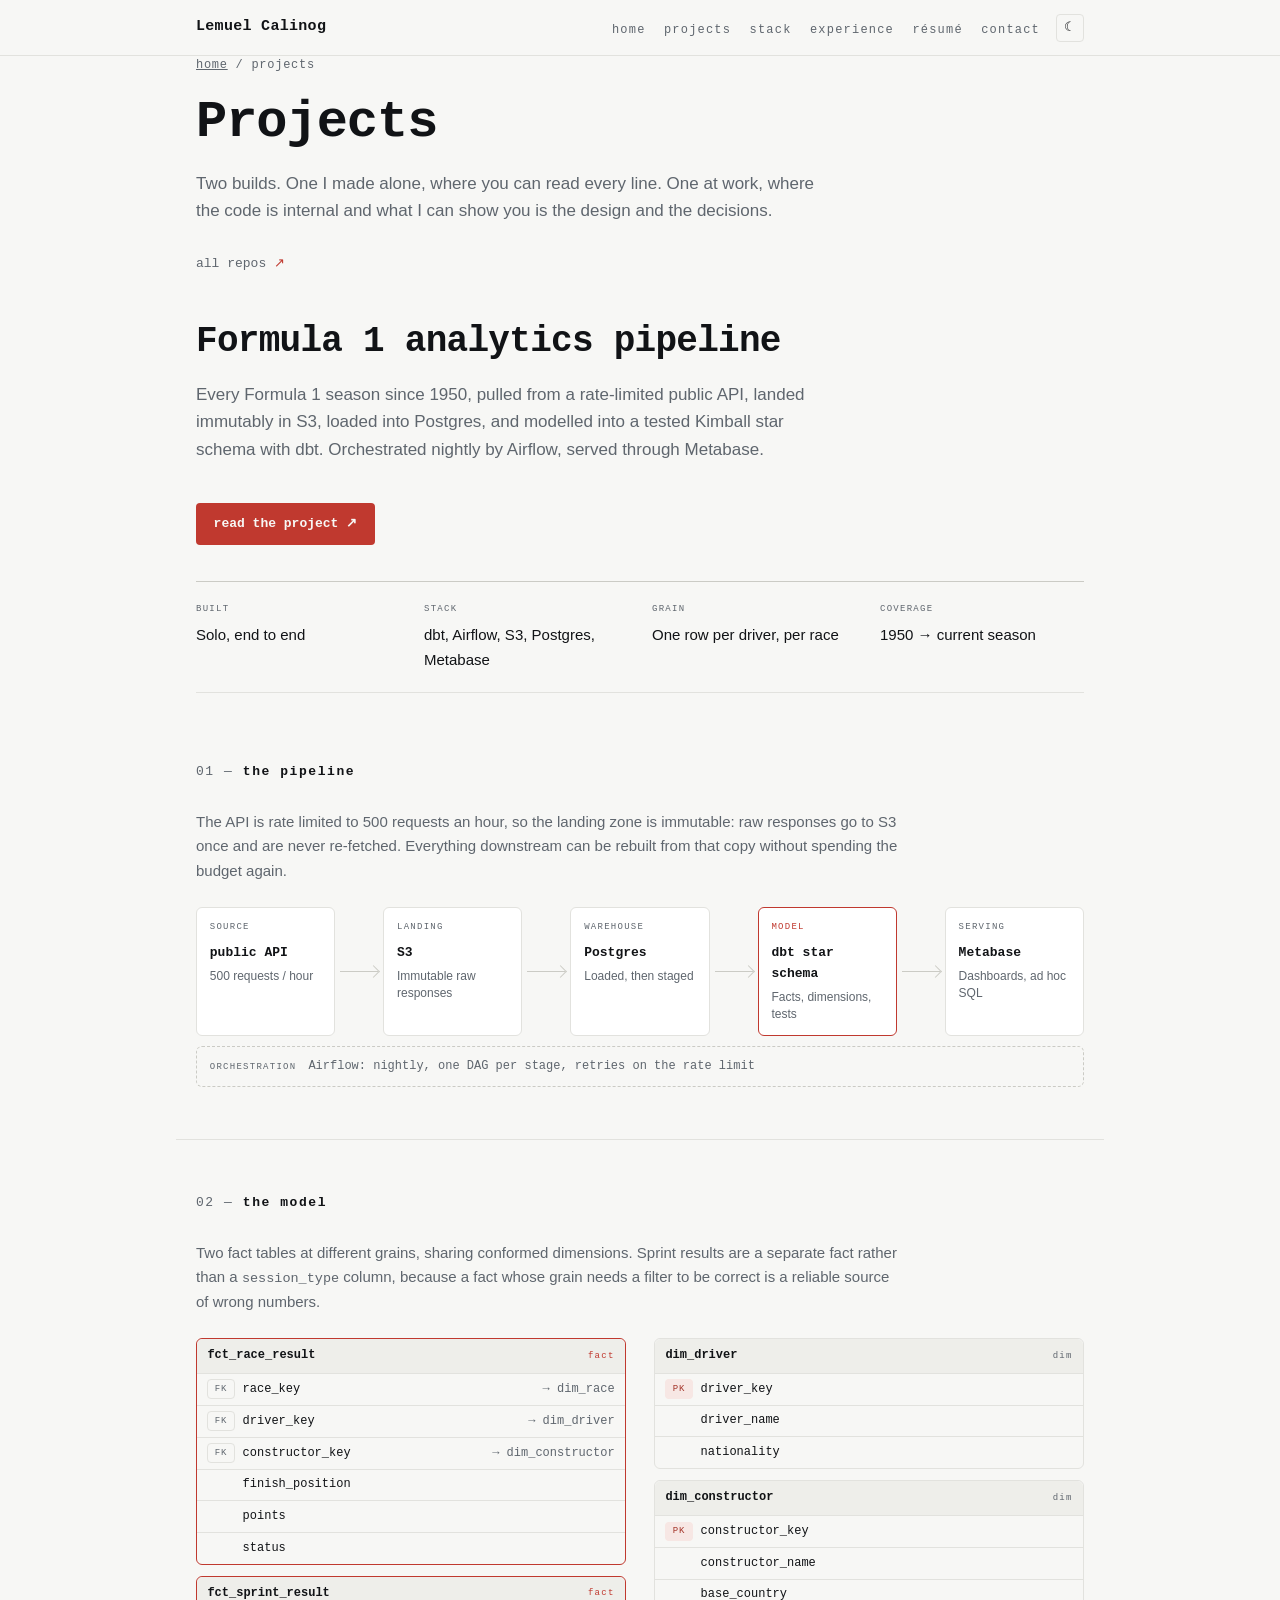
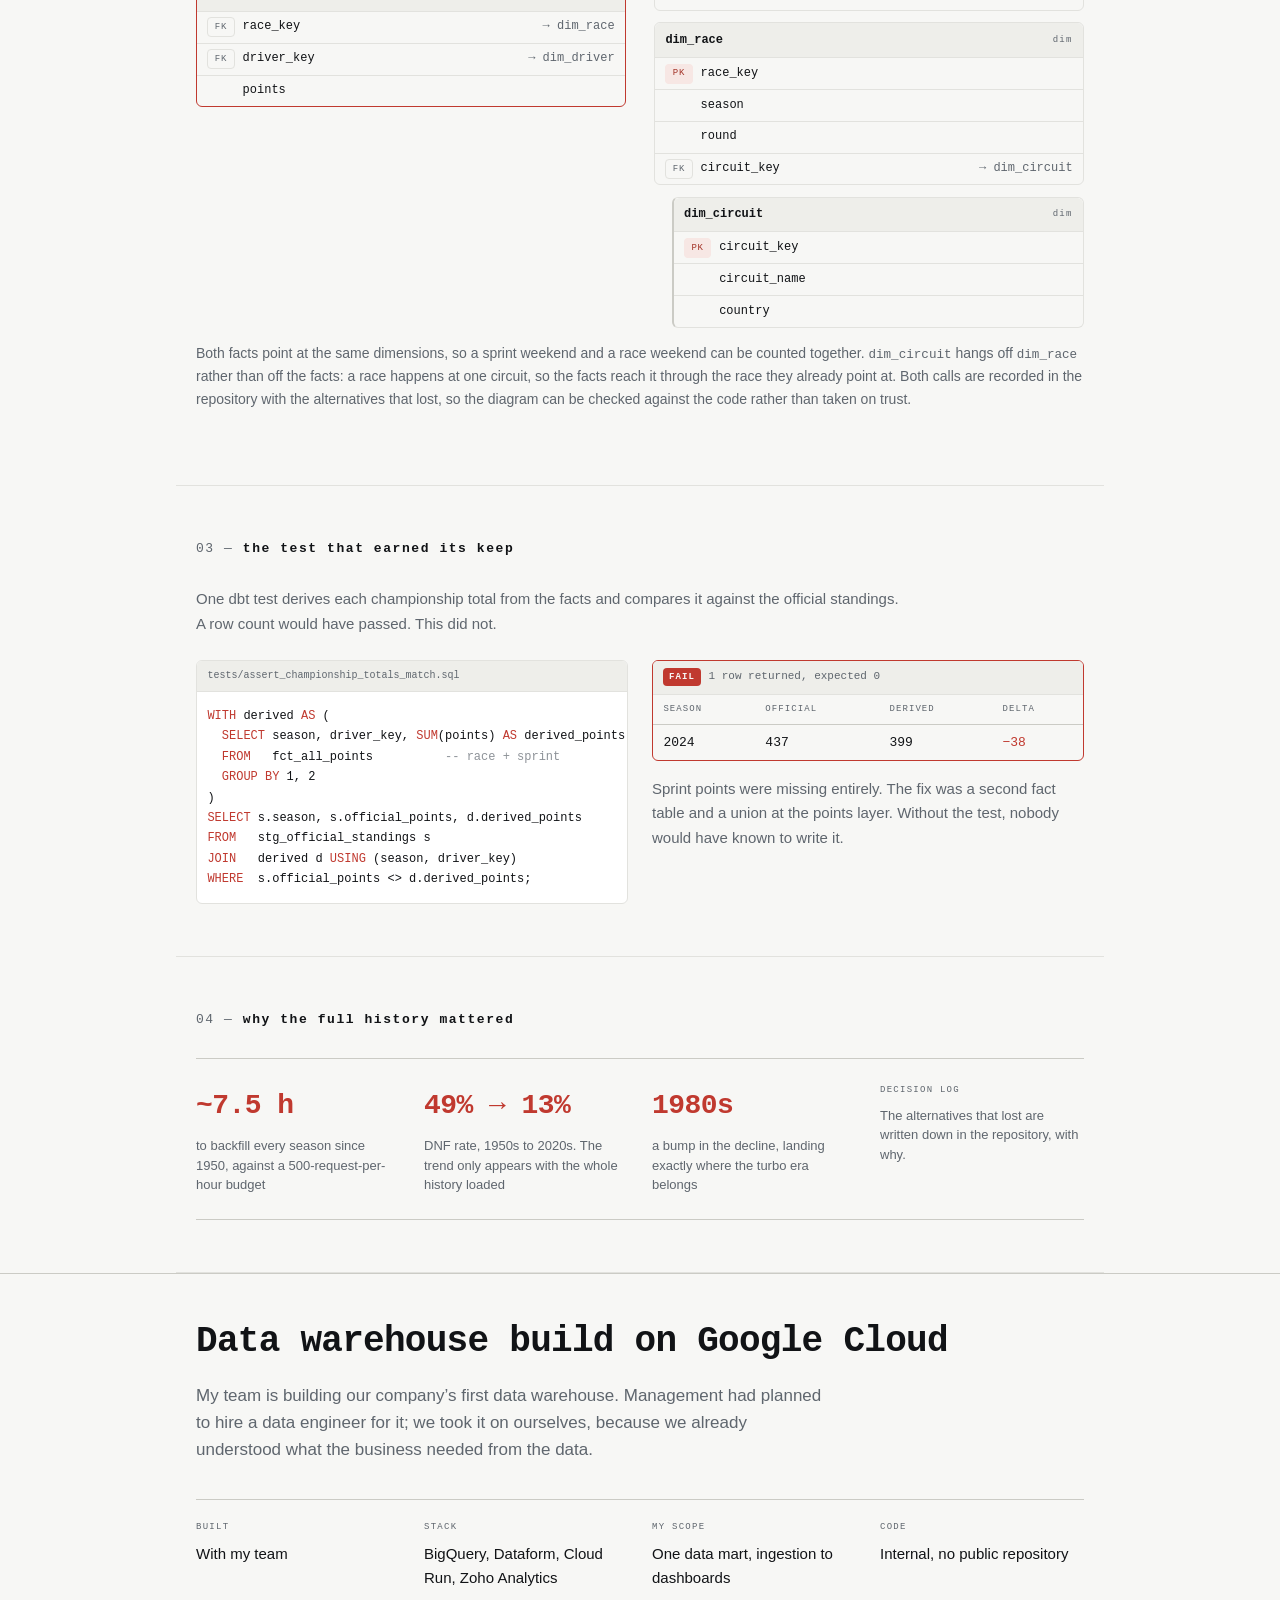
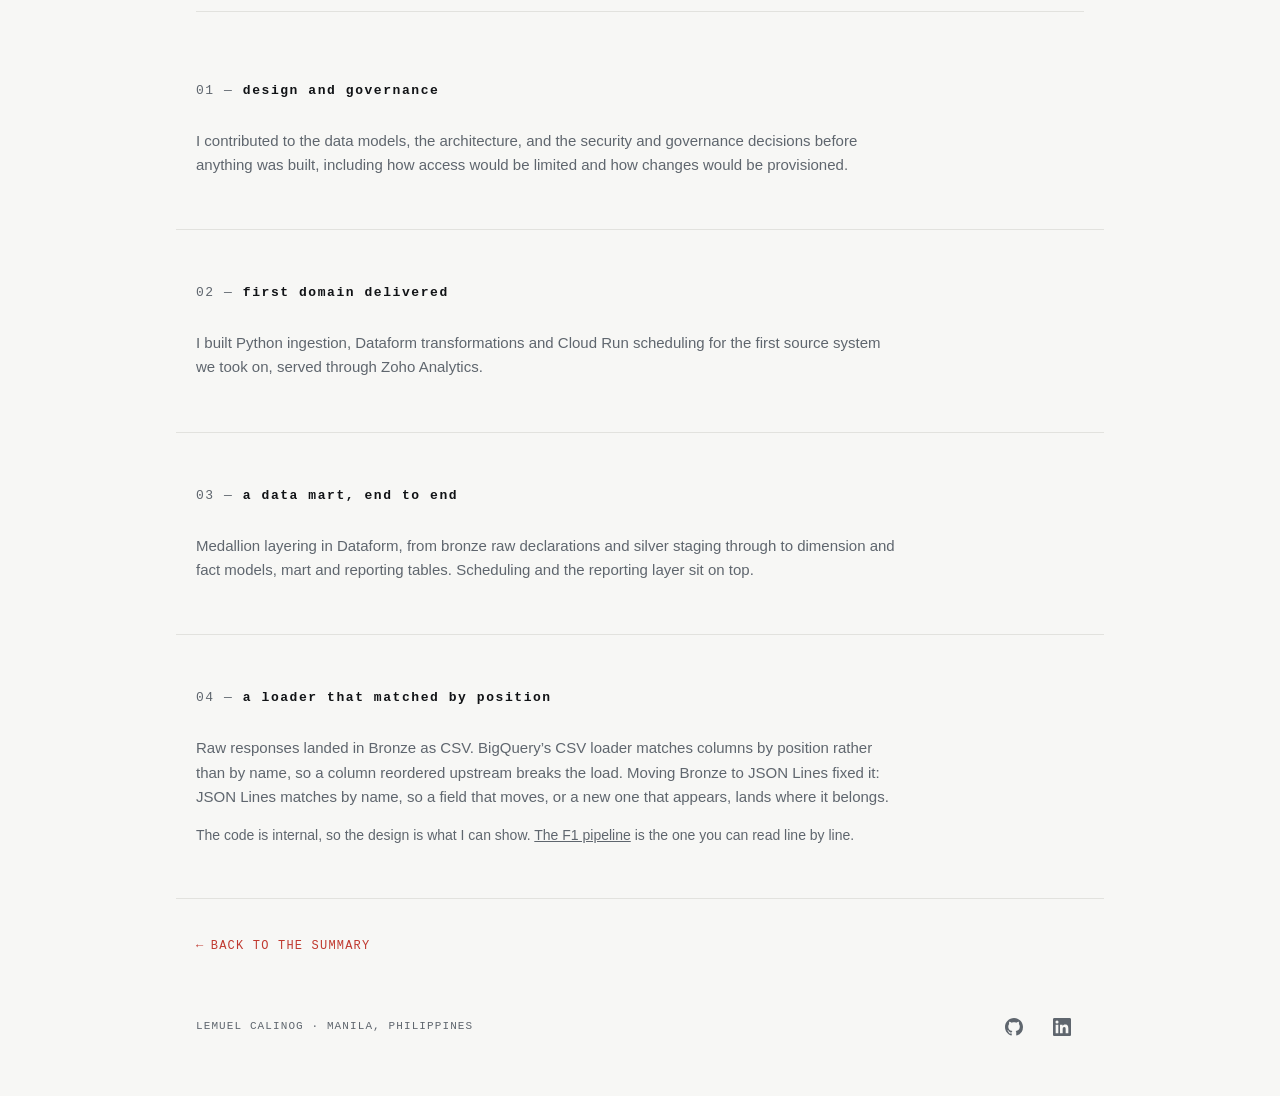
==== commit 29dd9522: "feat: lead the warehouse project with a decision The warehouse row opened on "Design and governance"" ====
--- a/projects.html
+++ b/projects.html
@@ -242,6 +242,11 @@
   <section class="wrap">
     <div class="shead"><h3>03 — <b>a data mart, end to end</b></h3></div>
     <p class="caseintro">Medallion layering in Dataform, from bronze raw declarations and silver staging through to dimension and fact models, mart and reporting tables. Scheduling and the reporting layer sit on top.</p>
+  </section>
+
+  <section class="wrap">
+    <div class="shead"><h3>04 — <b>a loader that matched by position</b></h3></div>
+    <p class="caseintro">Raw responses landed in Bronze as CSV. BigQuery&rsquo;s CSV loader matches columns by position rather than by name, so a column reordered upstream breaks the load. Moving Bronze to JSON Lines fixed it: JSON Lines matches by name, so a field that moves, or a new one that appears, lands where it belongs.</p>
     <p class="fignote">The code is internal, so the design is what I can show. <a href="#f1">The F1 pipeline</a> is the one you can read line by line.</p>
   </section>
   </article>
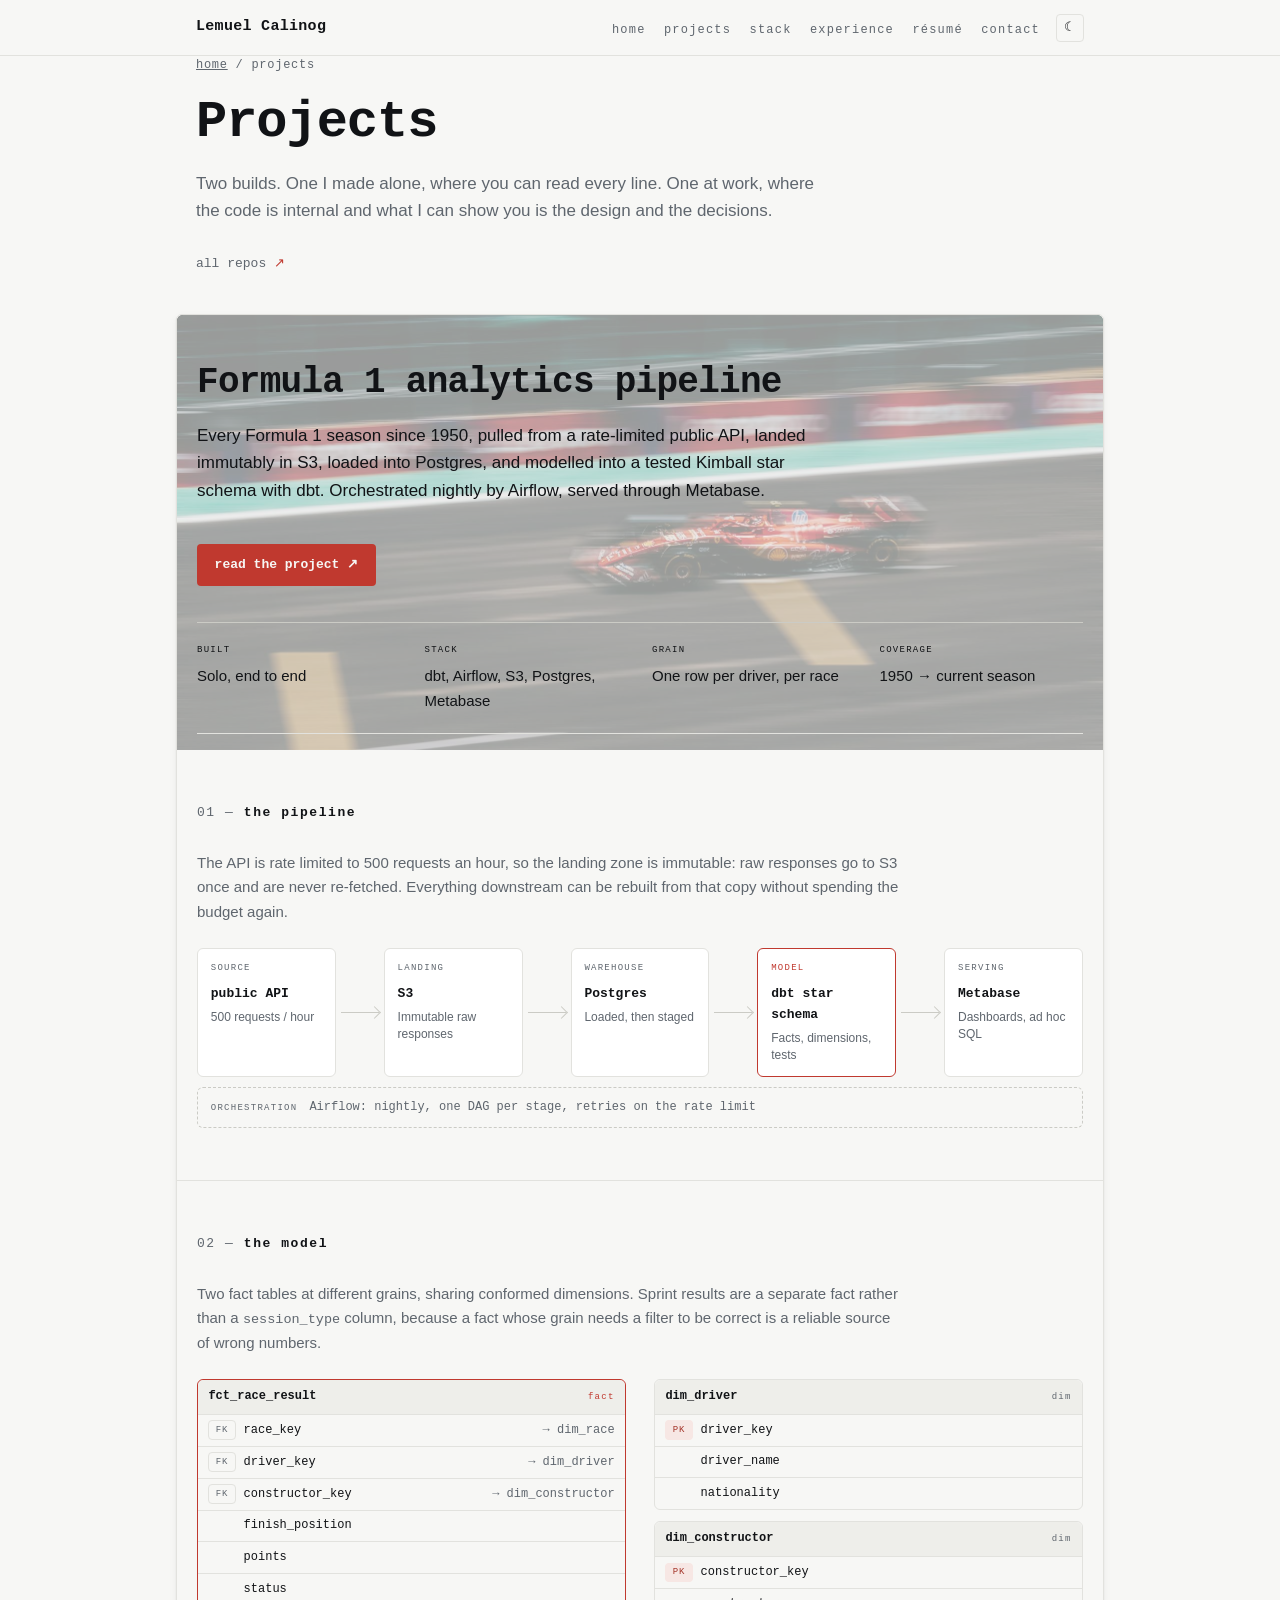
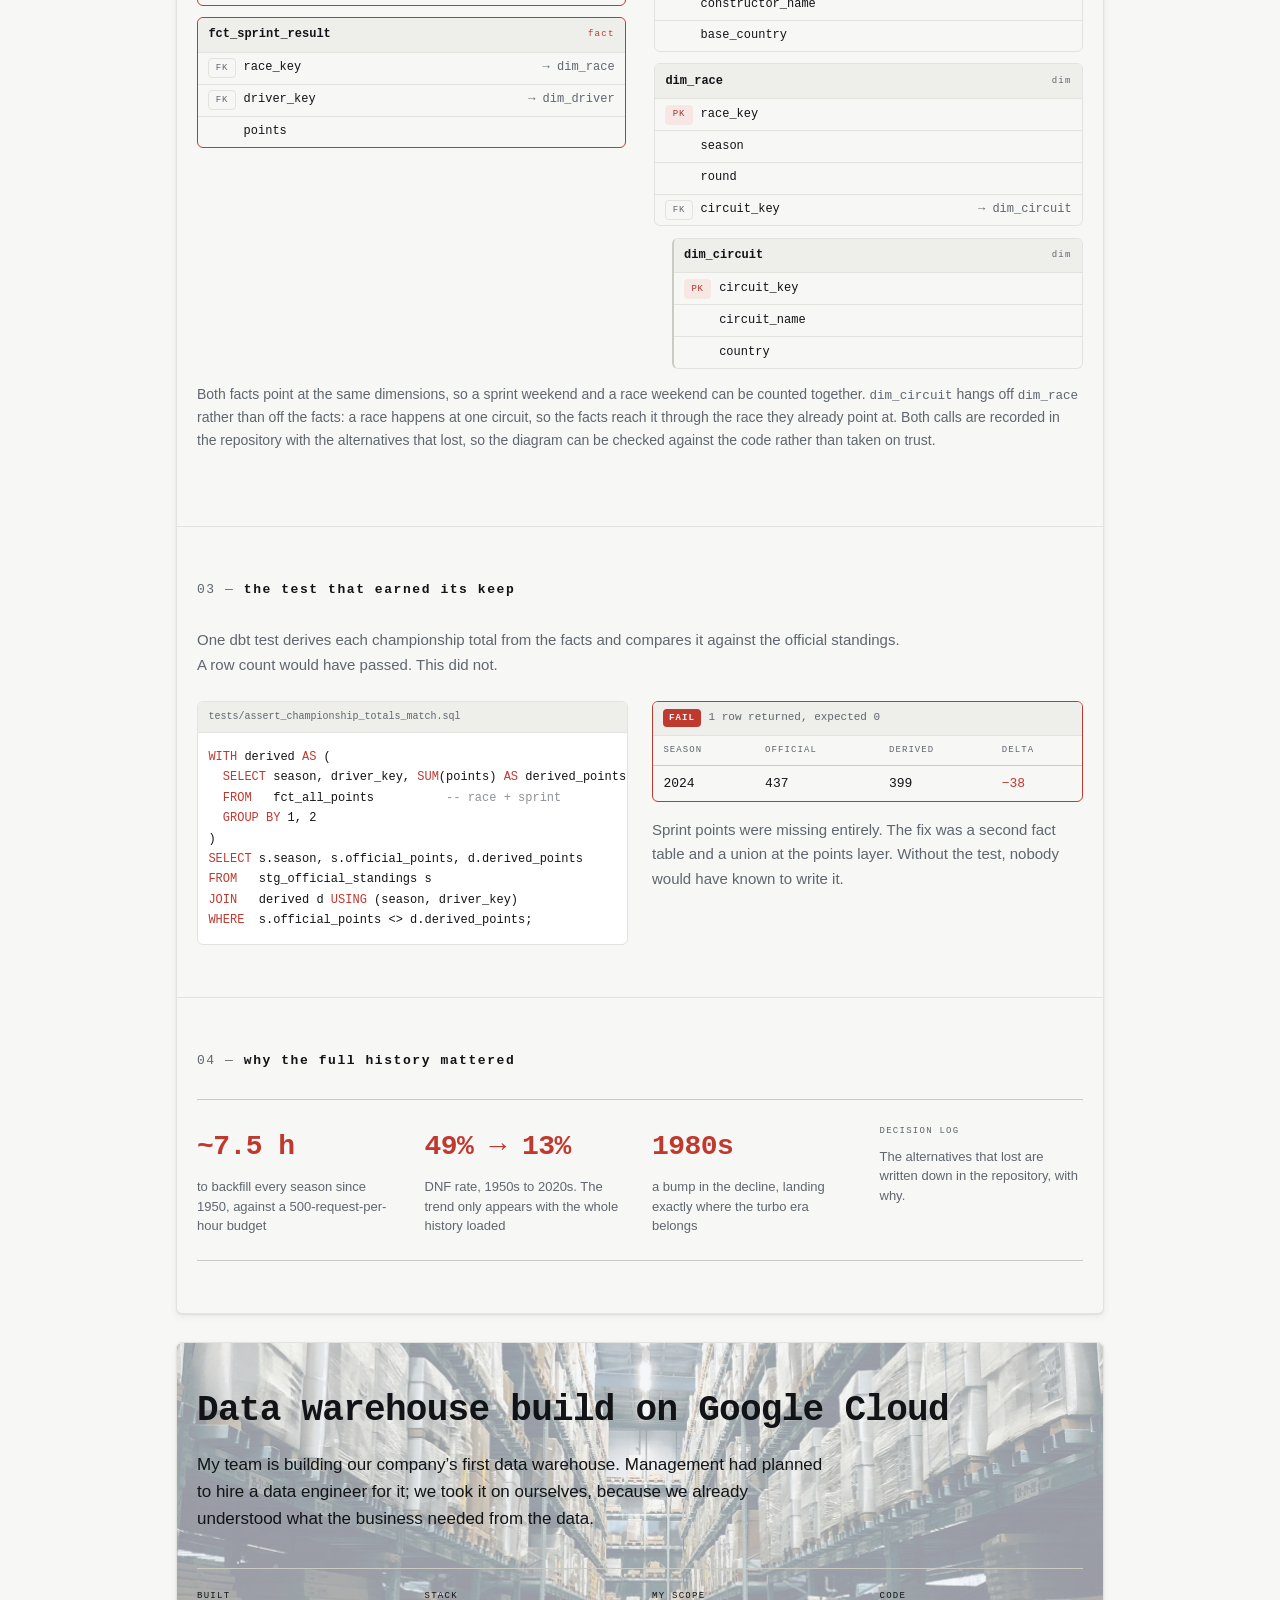
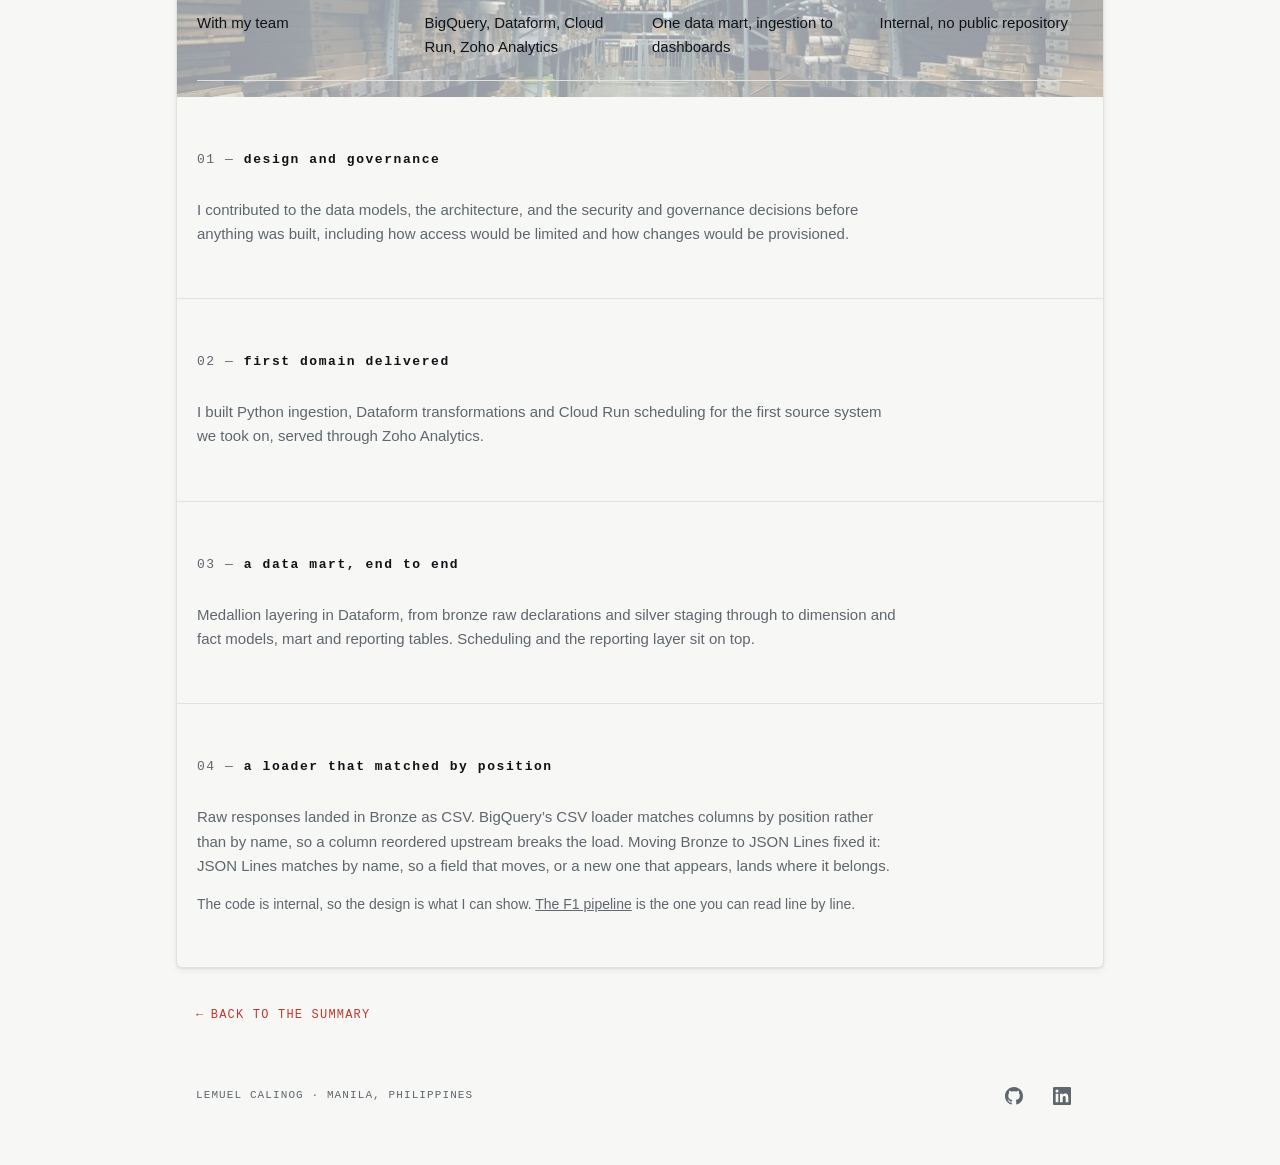
==== commit f7c701ce: "feat: put a photo behind the warehouse case-study header A warehouse aisle (Unsplash License) behind" ====
--- a/projects.html
+++ b/projects.html
@@ -17,7 +17,9 @@
 <meta property="og:image:height" content="630">
 <meta property="og:image:alt" content="Lemuel Calinog — building the layer the business reports from.">
 <meta name="twitter:card" content="summary_large_image">
-<link rel="icon" href="assets/favicon.svg" type="image/svg+xml">
+<link rel="icon" type="image/png" sizes="32x32" href="assets/favicon-32.png">
+<link rel="icon" type="image/png" sizes="16x16" href="assets/favicon-16.png">
+<link rel="apple-touch-icon" href="assets/apple-touch-icon.png">
 
 <script>
 (function(){try{var t=localStorage.getItem('theme');if(t){document.documentElement.setAttribute('data-theme',t);}}catch(e){}})();
@@ -58,7 +60,7 @@
   </div>
 
   <article id="f1" class="caseblock">
-    <div class="wrap casehead">
+    <div class="wrap casehead photo">
       <h2>Formula 1 analytics pipeline</h2>
       <p class="deck">Every Formula 1 season since 1950, pulled from a rate-limited public API, landed immutably in S3, loaded into Postgres, and modelled into a tested Kimball star schema with dbt. Orchestrated nightly by Airflow, served through Metabase.</p>
       <p><a class="cta" href="https://github.com/lemybetheone/f1-analytics-pipeline" target="_blank" rel="noopener noreferrer">read the project &#8599;<span class="sr-only"> (opens in a new tab)</span></a></p>
@@ -218,7 +220,7 @@
   </article>
 
   <article id="warehouse" class="caseblock">
-    <div class="wrap casehead">
+    <div class="wrap casehead photo">
       <h2>Data warehouse build on Google Cloud</h2>
       <p class="deck">My team is building our company&rsquo;s first data warehouse. Management had planned to hire a data engineer for it; we took it on ourselves, because we already understood what the business needed from the data.</p>
       <dl class="meta">
--- a/assets/style.css
+++ b/assets/style.css
@@ -4,6 +4,10 @@
     --rule:#23262b; --accent:#e8564a; --dot:rgba(255,255,255,.07);
     --chip:#15181c; --rule-strong:#2e3239; --scrim-rgb:11,12,14;
     --key:#f09a91; --key-bg:#241512;
+    /* the stack entries are the only raised surfaces on the site, so the
+       shadow lives here rather than in a general scale */
+    --emboss:inset 0 1px 0 rgba(255,255,255,.055), 0 1px 2px rgba(0,0,0,.45), 0 4px 10px rgba(0,0,0,.3);
+    --emboss-hover:inset 0 1px 0 rgba(255,255,255,.085), 0 2px 4px rgba(0,0,0,.5), 0 10px 22px rgba(0,0,0,.42);
     /* one radius scale for the whole page */
     --r-sm:4px; --r-md:6px; --r-lg:9px;
   }
@@ -12,12 +16,16 @@
       --bg:#f7f7f5; --raised:#ffffff; --ink:#111316; --muted:#5f666e;
       --rule:#e2e2de; --accent:#c0392f; --dot:rgba(0,0,0,.07); --chip:#eeeeea;
       --rule-strong:#cbcbc5; --key:#a33227; --key-bg:#f7e7e4; --scrim-rgb:247,247,245;
+      --emboss:inset 0 1px 0 rgba(255,255,255,.85), 0 1px 2px rgba(0,0,0,.07), 0 3px 8px rgba(0,0,0,.05);
+      --emboss-hover:inset 0 1px 0 #fff, 0 2px 5px rgba(0,0,0,.1), 0 10px 20px rgba(0,0,0,.09);
     }
   }
   :root[data-theme="light"]{
     --bg:#f7f7f5; --raised:#ffffff; --ink:#111316; --muted:#5f666e;
     --rule:#e2e2de; --accent:#c0392f; --dot:rgba(0,0,0,.07); --chip:#eeeeea;
     --rule-strong:#cbcbc5; --key:#a33227; --key-bg:#f7e7e4; --scrim-rgb:247,247,245;
+    --emboss:inset 0 1px 0 rgba(255,255,255,.85), 0 1px 2px rgba(0,0,0,.07), 0 3px 8px rgba(0,0,0,.05);
+    --emboss-hover:inset 0 1px 0 #fff, 0 2px 5px rgba(0,0,0,.1), 0 10px 20px rgba(0,0,0,.09);
   }
 
   *{box-sizing:border-box}
@@ -318,13 +326,45 @@
   @media (min-width:52rem){
     .rowhead{
       display:grid;grid-template-columns:2rem minmax(0,1fr) 13rem 7rem;gap:1rem;
-      padding:.5rem 0;border-top:1px solid var(--rule-strong);border-bottom:1px solid var(--rule-strong);
+      /* matches the card's 1.1rem padding plus its 1px border, so these
+         labels sit over the columns they name */
+      padding:.5rem calc(1.1rem + 1px);
+      border-top:1px solid var(--rule-strong);border-bottom:1px solid var(--rule-strong);
       font-family:ui-monospace,SFMono-Regular,Menlo,Consolas,monospace;font-size:.5625rem;letter-spacing:.14em;
       text-transform:uppercase;color:var(--muted);
     }
   }
-  .prow{padding:1.5rem 0;border-bottom:1px solid var(--rule)}
-  .prow:last-of-type{border-bottom:0}
+  /* Each project is a card rather than a table row. The result-set framing
+     still comes from the query pane above, the column header strip and the
+     "two rows returned" line; what changes is that a project is now a surface
+     you can pick out at a glance, which is the one thing this section wants.
+
+     Separation is the gap between cards, so the dividing rule goes. */
+  .prow{
+    position:relative;
+    padding:1.25rem 1.1rem;margin:0 0 .9rem;
+    border:1px solid var(--rule);border-radius:var(--r-md);
+    background:var(--bg);
+    box-shadow:var(--emboss);
+    transition:transform .18s ease, box-shadow .18s ease;
+  }
+  .prow:last-of-type{margin-bottom:0}
+  /* hover:hover keeps this off touch screens, where :hover sticks after a tap */
+  @media (hover:hover){
+    .prow:hover{
+      /* 1.005, not the stack's 1.02. These cards are five times wider, and the
+         same ratio would move them 18px. This matches the stack's absolute
+         movement, about 4px, so the two read as one gesture rather than one
+         number. */
+      transform:scale(1.005);
+      box-shadow:var(--emboss-hover);
+      z-index:1;
+    }
+  }
+  @media (prefers-reduced-motion:reduce){
+    .prow{transition:none}
+    .prow:hover{transform:none}
+  }
   .ptop{display:grid;gap:.85rem}
   @media (min-width:52rem){
     .ptop{grid-template-columns:2rem minmax(0,1fr) 13rem 7rem;gap:1rem;align-items:start}
@@ -439,15 +479,35 @@
      column-width behaves like the old minmax: as many columns as fit. */
   .stackgrid{columns:9.5rem;column-gap:.7rem}
   .stackgrid .ent{break-inside:avoid;-webkit-column-break-inside:avoid;margin-bottom:.7rem}
+  /* The entries lift off the page: a hairline highlight along the top edge for
+     the emboss, a shadow beneath for the lift, and a small grow on hover. The
+     shadows are theme tokens because a value that reads on near-black is
+     invisible on near-white, and the reverse.
+
+     Scoped to .stackgrid like everything else here. .ent is also the schema
+     figure on projects.html, which is a diagram and stays flat. */
+  .stackgrid .ent{
+    position:relative;
+    box-shadow:var(--emboss);
+    transition:transform .18s ease, box-shadow .18s ease;
+  }
   .stackgrid .ent li{transition:background-color .16s ease}
   .stackgrid .dot{transition:background-color .16s ease}
   /* hover:hover keeps this off touch screens, where :hover sticks after a tap */
   @media (hover:hover){
+    .stackgrid .ent:hover{
+      /* 1.02, not the 1.025 the buttons use: a 169px card grows four times as
+         many pixels as a 45px button at the same ratio */
+      transform:scale(1.02);
+      box-shadow:var(--emboss-hover);
+      z-index:1;   /* stay above the neighbouring columns while grown */
+    }
     .stackgrid .ent li:hover{background:var(--chip)}
     .stackgrid .ent li:hover .dot{background:var(--ink)}
   }
   @media (prefers-reduced-motion:reduce){
-    .stackgrid .ent li,.stackgrid .dot{transition:none}
+    .stackgrid .ent,.stackgrid .ent li,.stackgrid .dot{transition:none}
+    .stackgrid .ent:hover{transform:none}
   }
 
   .test{border:1px solid var(--accent);background:var(--bg);border-radius:var(--r-md);overflow:hidden}
@@ -479,8 +539,84 @@
     margin:0 0 1.25rem;font-family:ui-monospace,SFMono-Regular,Menlo,Consolas,monospace;font-size:.75rem;color:var(--muted);letter-spacing:.06em;
   }
   .crumb a{color:var(--muted)}
+  /* .pagehead carried no bottom spacing of its own. That was invisible while
+     the case studies were plain sections, because .casehead's own 3rem read as
+     the gap. Now that each study is a card, the all-repos link sat flush
+     against its top border.
+
+     2.5rem: more than the 1.75rem between the cards, so the heading block
+     separates more strongly than the cards do from each other, and less than
+     the card's own 3rem of internal padding. */
+  .pagehead{padding-bottom:2.5rem}
   .casehead{padding-top:3rem;padding-bottom:1rem}
-  .caseblock + .caseblock{border-top:1px solid var(--rule-strong)}
+  /* A case-study header can sit on a photo: add .photo to it and give its
+     project a background-image below. The scrim is .62 of the page colour, so
+     it darkens in dark mode and lightens in light mode. On the F1 photo the
+     brightest pixel behind the text (the white kerb, luminance .73) held
+     --muted to about 2.1:1 at that strength, so the deck and the labels
+     switch to --ink. A scrim strong enough to save --muted (.82 dark, .90
+     light) left the photo a ghost. --ink holds 5:1 over the scrim even
+     where the photo is pure white (dark theme; light is higher), so it
+     passes on any photo and wherever the crop lands.
+
+     isolation:isolate makes the header its own stacking context, so the
+     scrim's z-index:0 and the content's z-index:1 cannot interleave with
+     anything outside it. The top corners follow the card's. */
+  .casehead.photo{
+    position:relative;isolation:isolate;
+    background-size:cover;background-position:50% 50%;
+    border-radius:var(--r-md) var(--r-md) 0 0;
+  }
+  .casehead.photo::before{
+    content:"";position:absolute;inset:0;z-index:0;pointer-events:none;
+    border-radius:inherit;
+    background:rgba(var(--scrim-rgb),.62);
+  }
+  .casehead.photo > *{position:relative;z-index:1}
+  .casehead.photo .deck,
+  .casehead.photo .meta dt{color:var(--ink)}
+  /* 66% rather than 50%: the car's centre is 62% across the banner. On a
+     phone the header is about 1:2, so cover shows only the middle quarter of
+     the image's width and 50% put the car half out of frame. At desktop
+     width the header is the banner's own 2.13:1 and the x value does nothing,
+     so one value serves every width without a media query. */
+  #f1 .casehead{background-image:url(f1-banner.jpg);background-position:66% 50%}
+  /* the aisle's vanishing point is centred, so the default 50% keeps it in
+     frame at every width */
+  #warehouse .casehead{background-image:url(warehouse-banner.jpg)}
+  /* Each case study is a card, so the page reads as two projects rather than
+     one long scroll. Separation is the gap between them, so the rule that used
+     to divide them goes.
+
+     The article takes over the wrapping. Its inner .wrap elements stop
+     constraining width and their 1.25rem padding becomes the card's internal
+     padding instead. calc(100% - 2.5rem) keeps the site's gutter on either
+     side at narrow widths, where the card would otherwise sit flush against
+     the screen edge. */
+  .caseblock{
+    width:calc(100% - 2.5rem);max-width:58rem;margin:0 auto 1.75rem;
+    border:1px solid var(--rule);border-radius:var(--r-md);
+    background:var(--bg);box-shadow:var(--emboss);
+  }
+  .caseblock:last-of-type{margin-bottom:0}
+  .caseblock .wrap{max-width:none;margin-left:0;margin-right:0}
+  /* the closing section's rule would otherwise double up with the card's own
+     bottom edge, one hairline above the other */
+  .caseblock section:last-of-type{border-bottom:0}
+
+  /* The gutter outside the card and the padding inside it both come out of the
+     same narrow screen: at 320px they took 84px of it, dropping the text column
+     from 280px to 238px. Tightening both recovers most of that, and only where
+     the width is actually scarce. */
+  @media (max-width:30rem){
+    .caseblock{width:calc(100% - 1.5rem)}
+    .caseblock .wrap{padding-left:.9rem;padding-right:.9rem}
+  }
+
+  /* No hover grow here, unlike the summary cards on the home page. The F1
+     case study is about 2,600px tall: you cannot see both its edges at once,
+     so a 4px shift reads as the page twitching rather than as a card lifting,
+     and there is nothing to click on the block as a whole. */
   /* the header is sticky, so a project linked to by #id must clear it */
   /* The case studies are linked from the home page, so they land the same way.
      .caseblock has no padding of its own, but .casehead inside it has 3rem,
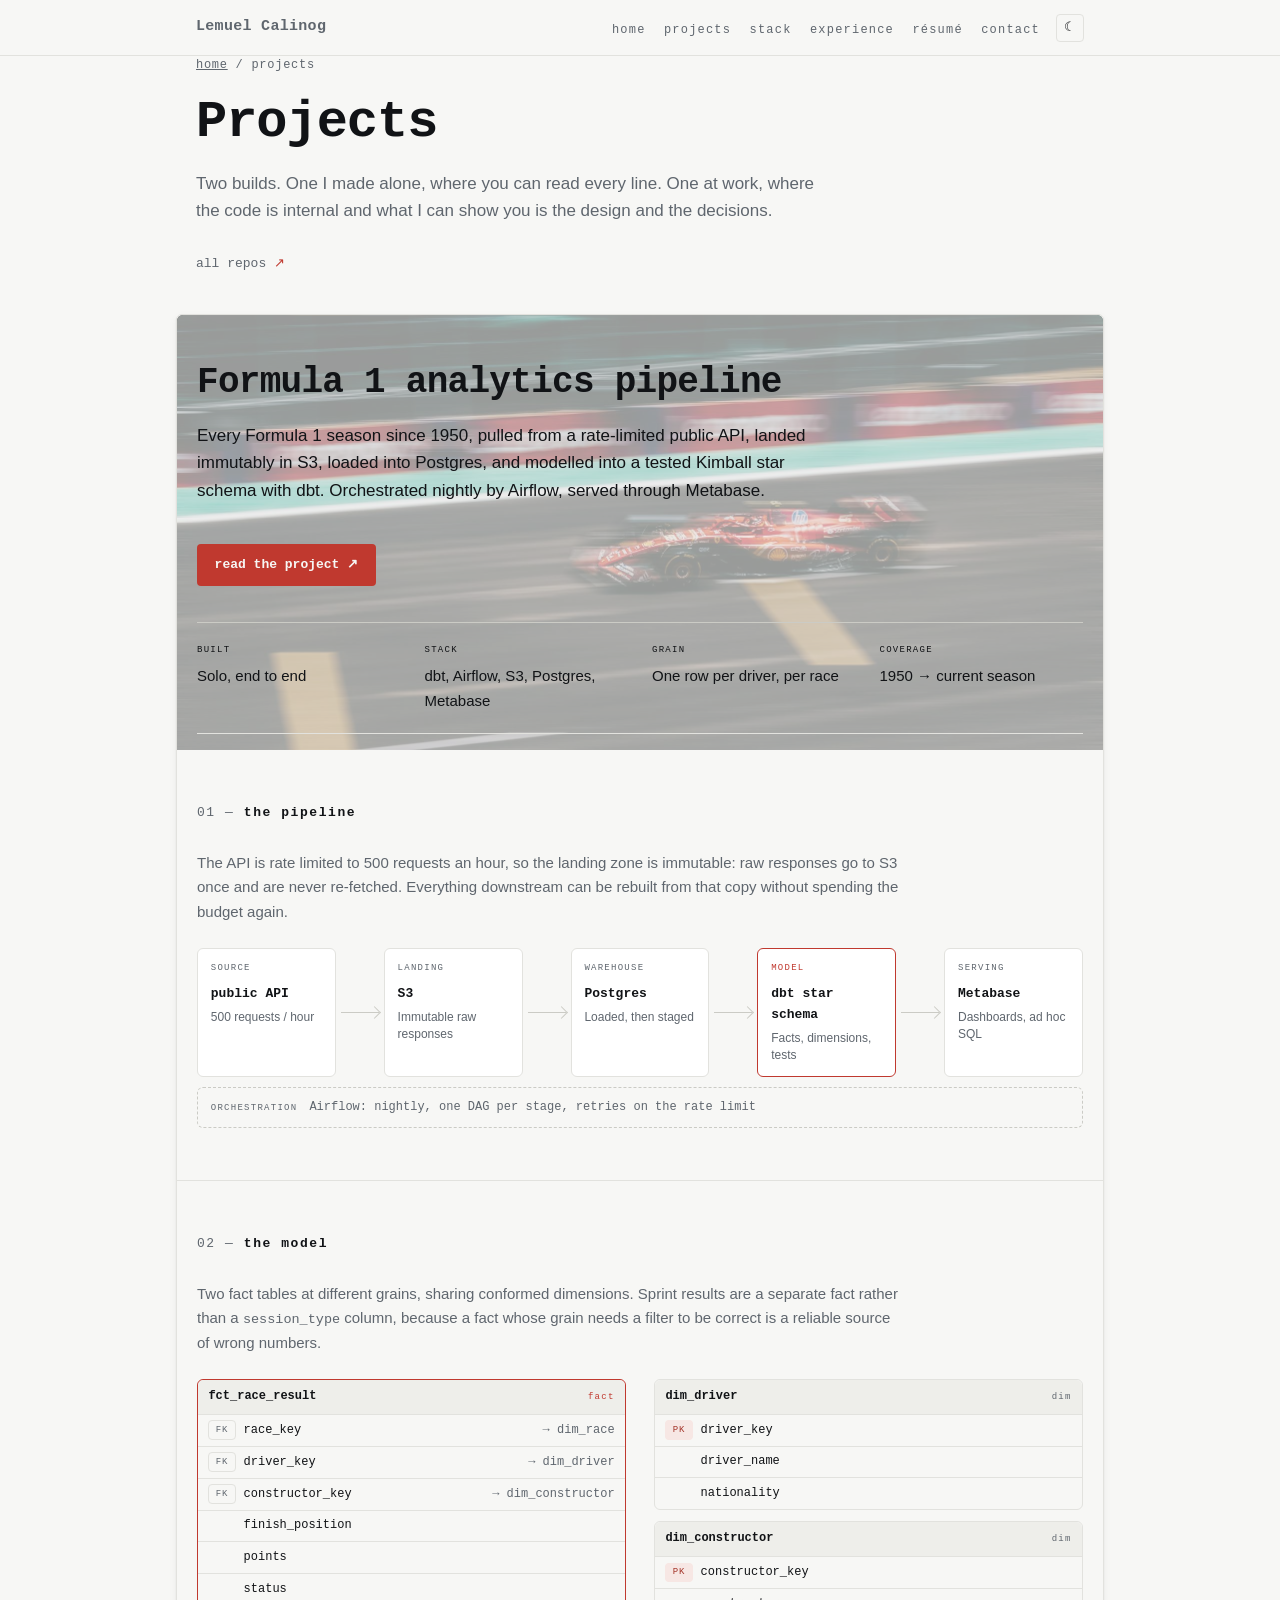
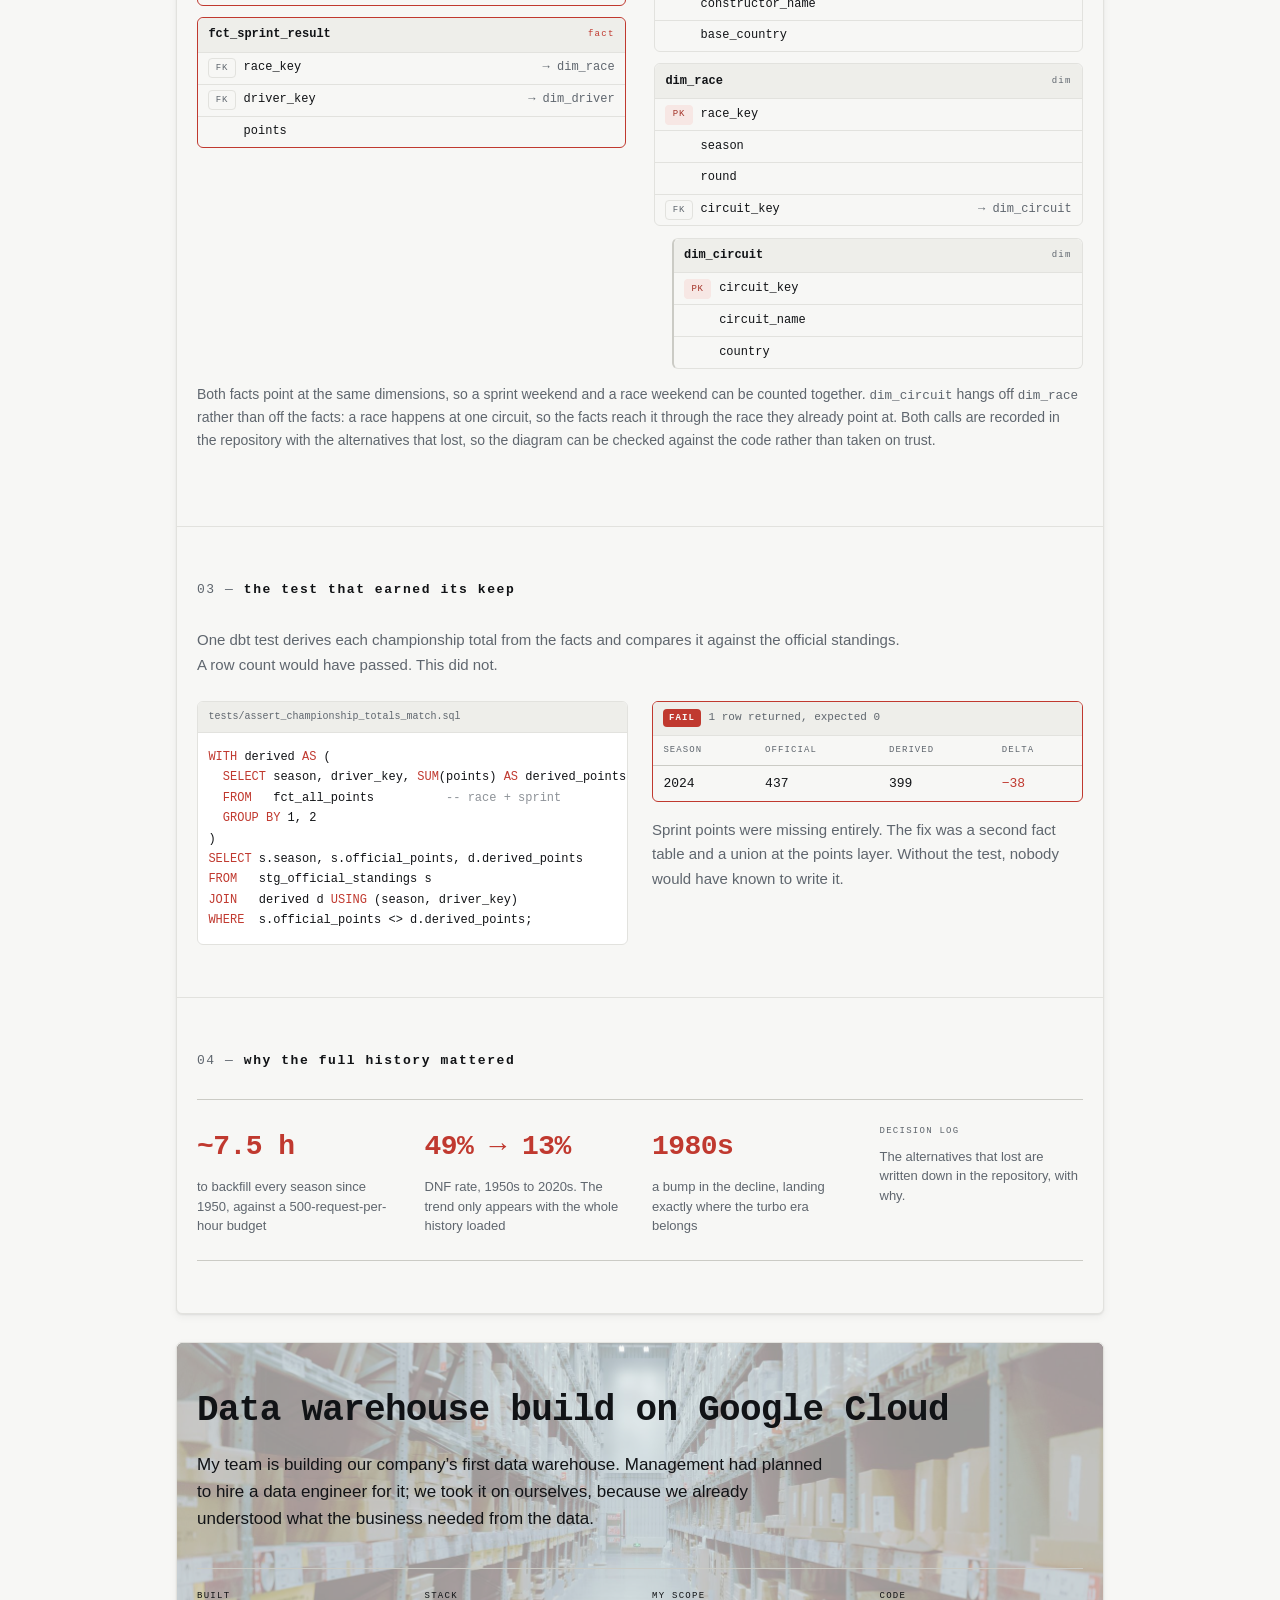
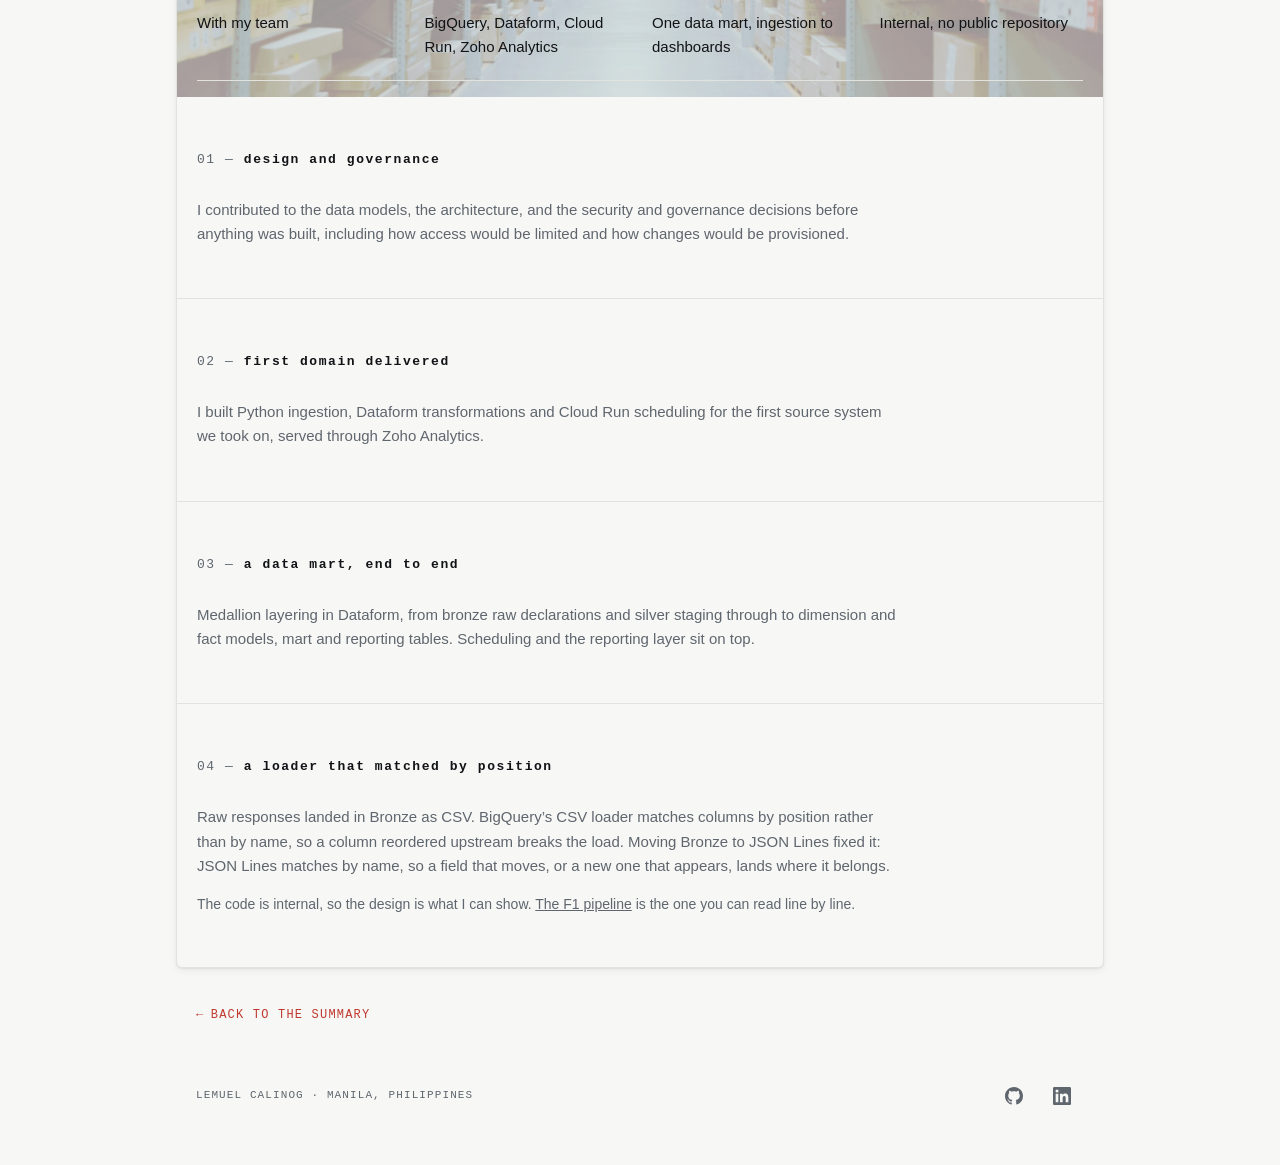
==== commit 1a7257ba: "feat: move the Open Graph tags to lemuelcalinog.com The site now answers on a custom domain. The Ope" ====
--- a/projects.html
+++ b/projects.html
@@ -9,10 +9,12 @@
 <meta property="og:type" content="website">
 <meta property="og:title" content="Projects — Lemuel Calinog">
 <meta property="og:description" content="Two data engineering builds in full: a Formula 1 analytics pipeline modelled into a tested star schema, and a data warehouse on Google Cloud.">
-<meta property="og:url" content="https://lemybetheone.vercel.app/projects.html">
-<!-- og:image must be an absolute URL: LinkedIn will not resolve a relative one.
-     If the site moves to a custom domain, this line and og:url must change. -->
-<meta property="og:image" content="https://lemybetheone.vercel.app/assets/og.png">
+<meta property="og:url" content="https://www.lemuelcalinog.com/projects.html">
+<!-- og:image must be an absolute URL: LinkedIn will not resolve a relative one,
+     so the domain is hardcoded here and in og:url. www is the canonical host:
+     the apex 308-redirects to it, so a card built from the apex would advertise
+     a URL that redirects. If the domain ever changes again, both lines go. -->
+<meta property="og:image" content="https://www.lemuelcalinog.com/assets/og.png">
 <meta property="og:image:width" content="1200">
 <meta property="og:image:height" content="630">
 <meta property="og:image:alt" content="Lemuel Calinog — building the layer the business reports from.">
--- a/assets/style.css
+++ b/assets/style.css
@@ -63,6 +63,20 @@
     .theme-anim, .theme-anim *{transition:none !important}
     #theme-icon.swap{animation:none}
   }
+  /* Theme reveal, for browsers with view transitions (site.js falls back to
+     the crossfade above otherwise). The old page stays still underneath and
+     the new one is uncovered by a circle from the toggle; site.js sets its
+     centre and the radius that just reaches the farthest corner. The
+     browser's default crossfade is switched off, or both pages would fade
+     while the circle grew. .45s rather than the usual 1s+: it is a flourish
+     on a toggle, not an event. */
+  ::view-transition-old(root),
+  ::view-transition-new(root){animation:none;mix-blend-mode:normal}
+  ::view-transition-new(root){animation:theme-reveal .45s ease-in-out}
+  @keyframes theme-reveal{
+    from{clip-path:circle(0 at var(--vt-x) var(--vt-y))}
+    to{clip-path:circle(var(--vt-r) at var(--vt-x) var(--vt-y))}
+  }
 
   .skip{position:absolute;left:-9999px}
   .skip:focus{left:1rem;top:1rem;z-index:20;background:var(--raised);padding:.6rem 1rem;border:1px solid var(--rule)}
@@ -73,7 +87,10 @@
   .brand{
     font-family:ui-monospace,SFMono-Regular,Menlo,Consolas,monospace;
     font-size:.9375rem;font-weight:700;letter-spacing:.02em;text-decoration:none;margin-right:auto;
-  }
+    color:var(--muted);
+  }
+  /* the name behaves like the nav: --muted at rest, --ink on hover */
+  .brand:hover{color:var(--ink)}
   nav ul{display:flex;gap:1.15rem;list-style:none;margin:0;padding:0;flex-wrap:wrap}
   nav a{
     font-family:ui-monospace,SFMono-Regular,Menlo,Consolas,monospace;
